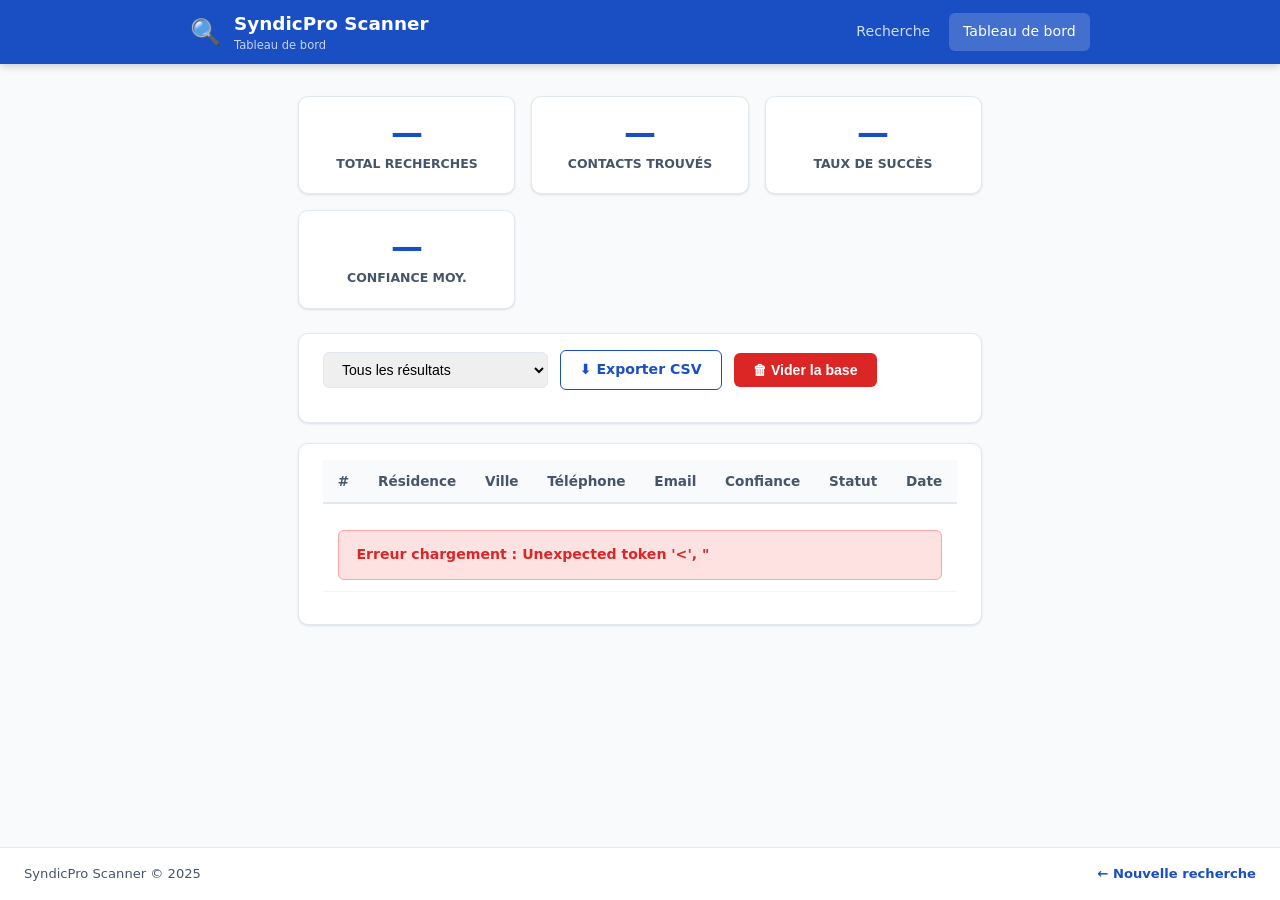
==== frontend/dashboard.html @ 1edaba59 "Scraper ultime : 17 sources en parallèle + scoring amélioré Sources : DDG (général/tél/arabe), Faceb" ====
<!DOCTYPE html>
<html lang="fr">
<head>
  <meta charset="UTF-8">
  <meta name="viewport" content="width=device-width, initial-scale=1.0">
  <title>SyndicPro Scanner — Tableau de bord</title>
  <link rel="stylesheet" href="style.css?v=3">
  <link rel="icon" type="image/svg+xml" href="data:image/svg+xml,<svg xmlns='http://www.w3.org/2000/svg' viewBox='0 0 100 100'><text y='.9em' font-size='90'>📊</text></svg>">
</head>
<body>

<!-- ── HEADER ── -->
<header class="header">
  <div class="header-inner">
    <div class="brand">
      <span class="brand-icon">🔍</span>
      <div>
        <span class="brand-name">SyndicPro Scanner</span>
        <span class="brand-sub">Tableau de bord</span>
      </div>
    </div>
    <nav class="nav-links">
      <a href="/" class="nav-link">Recherche</a>
      <a href="/dashboard" class="nav-link active">Tableau de bord</a>
    </nav>
  </div>
</header>

<!-- ── MAIN ── -->
<main class="container">

  <!-- Stats cards -->
  <div class="stats-grid" id="statsGrid">
    <div class="stat-card"><div class="stat-number" id="statTotal">—</div><div class="stat-label">Total recherches</div></div>
    <div class="stat-card"><div class="stat-number" id="statFound">—</div><div class="stat-label">Contacts trouvés</div></div>
    <div class="stat-card"><div class="stat-number" id="statRate">—</div><div class="stat-label">Taux de succès</div></div>
    <div class="stat-card"><div class="stat-number" id="statConf">—</div><div class="stat-label">Confiance moy.</div></div>
  </div>

  <!-- Toolbar -->
  <div class="card" style="padding:1rem 1.5rem">
    <div class="results-toolbar">
      <select class="filter-select" id="filterSelect">
        <option value="all">Tous les résultats</option>
        <option value="found">Contacts trouvés seulement</option>
      </select>
      <a href="/export/csv" class="btn-secondary" id="exportCsvBtn">⬇ Exporter CSV</a>
      <button class="btn-danger" id="clearBtn">🗑 Vider la base</button>
      <span style="margin-left:auto;font-size:.8rem;color:#94a3b8" id="countLabel"></span>
    </div>
  </div>

  <!-- Résultats table -->
  <div class="card" style="padding:1rem 1.5rem">
    <div class="results-table-wrap">
      <table class="results-table">
        <thead>
          <tr>
            <th>#</th>
            <th>Résidence</th>
            <th>Ville</th>
            <th>Téléphone</th>
            <th>Email</th>
            <th>Confiance</th>
            <th>Statut</th>
            <th>Date</th>
          </tr>
        </thead>
        <tbody id="resultsBody">
          <tr>
            <td colspan="8">
              <div class="empty-state">
                <div class="spinner-large"></div>
                <p>Chargement…</p>
              </div>
            </td>
          </tr>
        </tbody>
      </table>
    </div>

    <!-- Pagination -->
    <div style="display:flex;gap:.5rem;justify-content:center;margin-top:1rem" id="pagination"></div>
  </div>

</main>

<!-- ── FOOTER ── -->
<footer class="footer">
  <span>SyndicPro Scanner &copy; 2025</span>
  <a href="/" class="footer-link">← Nouvelle recherche</a>
</footer>

<script src="dashboard.js?v=3"></script>
</body>
</html>
---- frontend/style.css ----
/* ── Reset & Variables ── */
*, *::before, *::after { box-sizing: border-box; margin: 0; padding: 0; }

:root {
  --primary:     #1a4fc4;
  --primary-dk:  #1239a0;
  --primary-lt:  #e8effe;
  --success:     #16a34a;
  --success-lt:  #dcfce7;
  --danger:      #dc2626;
  --danger-lt:   #fee2e2;
  --warning:     #d97706;
  --warning-lt:  #fef3c7;
  --gray-50:     #f8fafc;
  --gray-100:    #f1f5f9;
  --gray-200:    #e2e8f0;
  --gray-400:    #94a3b8;
  --gray-600:    #475569;
  --gray-800:    #1e293b;
  --white:       #ffffff;
  --shadow-sm:   0 1px 3px rgba(0,0,0,.08), 0 1px 2px rgba(0,0,0,.04);
  --shadow-md:   0 4px 12px rgba(0,0,0,.1);
  --radius:      10px;
  --radius-sm:   6px;
}

body {
  font-family: 'Segoe UI', system-ui, -apple-system, sans-serif;
  background: var(--gray-50);
  color: var(--gray-800);
  line-height: 1.5;
  min-height: 100vh;
  display: flex;
  flex-direction: column;
}

/* ── Header ── */
.header {
  background: var(--primary);
  color: var(--white);
  padding: 0 1.5rem;
  box-shadow: 0 2px 8px rgba(0,0,0,.2);
  position: sticky;
  top: 0;
  z-index: 100;
}

.header-inner {
  max-width: 900px;
  margin: 0 auto;
  display: flex;
  align-items: center;
  justify-content: space-between;
  height: 64px;
  gap: 1rem;
}

.brand { display: flex; align-items: center; gap: .75rem; }
.brand-icon { font-size: 1.6rem; }
.brand-name { font-size: 1.15rem; font-weight: 700; display: block; }
.brand-sub { font-size: .72rem; opacity: .75; display: block; }

.nav-links { display: flex; gap: .25rem; }
.nav-link {
  padding: .5rem .9rem;
  border-radius: var(--radius-sm);
  color: rgba(255,255,255,.8);
  text-decoration: none;
  font-size: .88rem;
  transition: background .15s, color .15s;
}
.nav-link:hover, .nav-link.active {
  background: rgba(255,255,255,.18);
  color: var(--white);
}

/* ── Container ── */
.container {
  max-width: 900px;
  margin: 2rem auto;
  padding: 0 1.25rem;
  flex: 1;
}

/* ── Tabs ── */
.tabs {
  display: flex;
  gap: .5rem;
  margin-bottom: 1.25rem;
  border-bottom: 2px solid var(--gray-200);
  padding-bottom: .5rem;
}

.tab-btn {
  background: none;
  border: 2px solid transparent;
  padding: .55rem 1.2rem;
  border-radius: var(--radius-sm) var(--radius-sm) 0 0;
  font-size: .9rem;
  font-weight: 600;
  color: var(--gray-600);
  cursor: pointer;
  transition: all .15s;
}
.tab-btn:hover { color: var(--primary); }
.tab-btn.active {
  color: var(--primary);
  border-bottom: 2px solid var(--primary);
  background: var(--primary-lt);
}

.tab-content { display: none; }
.tab-content.active { display: block; }

/* ── Cards ── */
.card {
  background: var(--white);
  border-radius: var(--radius);
  box-shadow: var(--shadow-sm);
  padding: 1.75rem;
  margin-bottom: 1.25rem;
  border: 1px solid var(--gray-200);
}

.card-title { font-size: 1.05rem; font-weight: 700; margin-bottom: .4rem; color: var(--gray-800); }
.card-desc { font-size: .88rem; color: var(--gray-600); margin-bottom: 1.25rem; }

/* ── Search form ── */
.search-form { display: flex; flex-direction: column; gap: 1rem; }
.form-row { display: flex; gap: 1rem; flex-wrap: wrap; }
.form-group { flex: 1; min-width: 180px; display: flex; flex-direction: column; gap: .3rem; }
.form-group label { font-size: .82rem; font-weight: 600; color: var(--gray-600); }
.form-group input {
  padding: .65rem .9rem;
  border: 1.5px solid var(--gray-200);
  border-radius: var(--radius-sm);
  font-size: .95rem;
  transition: border-color .15s;
  outline: none;
}
.form-group input:focus { border-color: var(--primary); box-shadow: 0 0 0 3px rgba(26,79,196,.12); }

/* ── Buttons ── */
.btn-primary {
  display: inline-flex;
  align-items: center;
  justify-content: center;
  gap: .5rem;
  background: var(--primary);
  color: var(--white);
  border: none;
  border-radius: var(--radius-sm);
  padding: .75rem 2rem;
  font-size: .95rem;
  font-weight: 600;
  cursor: pointer;
  transition: background .15s, transform .1s;
  align-self: flex-start;
}
.btn-primary:hover { background: var(--primary-dk); }
.btn-primary:active { transform: scale(.98); }
.btn-primary:disabled { background: var(--gray-400); cursor: not-allowed; }

.btn-secondary {
  display: inline-flex;
  align-items: center;
  gap: .4rem;
  background: var(--white);
  color: var(--primary);
  border: 1.5px solid var(--primary);
  border-radius: var(--radius-sm);
  padding: .55rem 1.2rem;
  font-size: .88rem;
  font-weight: 600;
  cursor: pointer;
  transition: background .15s;
  text-decoration: none;
}
.btn-secondary:hover { background: var(--primary-lt); }

.btn-danger {
  background: var(--danger);
  color: var(--white);
  border: none;
  border-radius: var(--radius-sm);
  padding: .55rem 1.2rem;
  font-size: .88rem;
  font-weight: 600;
  cursor: pointer;
}
.btn-danger:hover { background: #b91c1c; }

/* ── Result card ── */
.result-header {
  display: flex;
  justify-content: space-between;
  align-items: flex-start;
  margin-bottom: 1.25rem;
  flex-wrap: wrap;
  gap: .5rem;
}
.result-name { font-size: 1.2rem; font-weight: 700; }
.result-city { font-size: .85rem; color: var(--gray-600); }

.found-badge {
  padding: .3rem .8rem;
  border-radius: 20px;
  font-size: .78rem;
  font-weight: 700;
  white-space: nowrap;
}
.found-badge.found { background: var(--success-lt); color: var(--success); }
.found-badge.not-found { background: var(--danger-lt); color: var(--danger); }

.contacts-grid {
  display: grid;
  grid-template-columns: repeat(auto-fit, minmax(200px, 1fr));
  gap: .75rem;
  margin-bottom: 1.25rem;
}

.contact-item {
  background: var(--gray-50);
  border: 1px solid var(--gray-200);
  border-radius: var(--radius-sm);
  padding: .75rem 1rem;
}
.contact-label {
  font-size: .72rem;
  font-weight: 700;
  color: var(--gray-400);
  text-transform: uppercase;
  letter-spacing: .05em;
  margin-bottom: .25rem;
}
.contact-value {
  font-size: .98rem;
  font-weight: 600;
  color: var(--gray-800);
  word-break: break-all;
}
.contact-value a { color: var(--primary); text-decoration: none; }
.contact-value a:hover { text-decoration: underline; }
.contact-empty { color: var(--gray-400); font-weight: 400; font-style: italic; }

/* ── Confidence bar ── */
.confidence-bar-wrap { margin-bottom: 1rem; }
.conf-label { font-size: .83rem; color: var(--gray-600); margin-bottom: .35rem; }
.conf-bar-bg {
  background: var(--gray-200);
  border-radius: 99px;
  height: 10px;
  overflow: hidden;
}
.conf-bar-fill {
  height: 100%;
  border-radius: 99px;
  transition: width .6s ease;
}

.sources-row { font-size: .8rem; color: var(--gray-600); }
.source-chip {
  display: inline-block;
  background: var(--primary-lt);
  color: var(--primary);
  border-radius: 99px;
  padding: .2rem .65rem;
  margin: .15rem;
  font-weight: 600;
  font-size: .75rem;
}
.all-contacts-row {
  margin-top: .75rem;
  font-size: .82rem;
  color: var(--gray-600);
  border-top: 1px solid var(--gray-100);
  padding-top: .75rem;
}
.toggle-link { color: var(--primary); cursor: pointer; font-size: .8rem; text-decoration: underline; }

/* ── Upload zone ── */
.upload-zone {
  border: 2px dashed var(--gray-200);
  border-radius: var(--radius);
  padding: 2.5rem 1rem;
  text-align: center;
  cursor: pointer;
  transition: border-color .15s, background .15s;
  margin-bottom: 1.25rem;
}
.upload-zone:hover, .upload-zone.drag-over {
  border-color: var(--primary);
  background: var(--primary-lt);
}
.upload-icon { font-size: 2.5rem; margin-bottom: .5rem; }
.upload-zone p { font-size: .9rem; color: var(--gray-600); line-height: 1.8; }
.file-link { color: var(--primary); cursor: pointer; font-weight: 600; }
.file-name { font-weight: 600; color: var(--success); margin-top: .5rem; }

/* ── Tips table ── */
.tips-table { width: 100%; border-collapse: collapse; font-size: .85rem; }
.tips-table th, .tips-table td {
  padding: .6rem .9rem;
  text-align: left;
  border-bottom: 1px solid var(--gray-100);
}
.tips-table th { font-weight: 700; color: var(--gray-600); background: var(--gray-50); }

/* ── Dashboard stats ── */
.stats-grid {
  display: grid;
  grid-template-columns: repeat(auto-fit, minmax(160px, 1fr));
  gap: 1rem;
  margin-bottom: 1.5rem;
}
.stat-card {
  background: var(--white);
  border-radius: var(--radius);
  box-shadow: var(--shadow-sm);
  border: 1px solid var(--gray-200);
  padding: 1.25rem;
  text-align: center;
}
.stat-number { font-size: 2rem; font-weight: 800; color: var(--primary); line-height: 1; }
.stat-label { font-size: .78rem; color: var(--gray-600); margin-top: .35rem; font-weight: 600; text-transform: uppercase; }

/* ── Results table ── */
.results-toolbar {
  display: flex;
  align-items: center;
  gap: .75rem;
  flex-wrap: wrap;
  margin-bottom: 1rem;
}
.filter-select {
  padding: .5rem .85rem;
  border: 1.5px solid var(--gray-200);
  border-radius: var(--radius-sm);
  font-size: .88rem;
  outline: none;
  cursor: pointer;
}
.filter-select:focus { border-color: var(--primary); }

.results-table-wrap { overflow-x: auto; }
.results-table { width: 100%; border-collapse: collapse; font-size: .85rem; }
.results-table th {
  padding: .65rem .9rem;
  text-align: left;
  font-weight: 700;
  color: var(--gray-600);
  background: var(--gray-50);
  border-bottom: 2px solid var(--gray-200);
  white-space: nowrap;
}
.results-table td {
  padding: .65rem .9rem;
  border-bottom: 1px solid var(--gray-100);
  vertical-align: top;
}
.results-table tr:hover td { background: var(--gray-50); }

.badge-found { background: var(--success-lt); color: var(--success); padding: .15rem .55rem; border-radius: 99px; font-size: .72rem; font-weight: 700; white-space: nowrap; }
.badge-not-found { background: var(--danger-lt); color: var(--danger); padding: .15rem .55rem; border-radius: 99px; font-size: .72rem; font-weight: 700; white-space: nowrap; }

.conf-pill {
  display: inline-block;
  padding: .15rem .55rem;
  border-radius: 99px;
  font-size: .75rem;
  font-weight: 700;
  white-space: nowrap;
}

.empty-state {
  text-align: center;
  padding: 3rem 1rem;
  color: var(--gray-400);
}
.empty-state .empty-icon { font-size: 3rem; margin-bottom: .75rem; }
.empty-state p { font-size: .95rem; }

/* ── Alerts ── */
.alert-error {
  background: var(--danger-lt);
  color: var(--danger);
  border: 1px solid #fca5a5;
  border-radius: var(--radius-sm);
  padding: .85rem 1.1rem;
  font-size: .88rem;
  font-weight: 600;
  margin-top: 1rem;
}

/* ── Spinner ── */
.spinner {
  width: 16px; height: 16px;
  border: 2px solid rgba(255,255,255,.4);
  border-top-color: white;
  border-radius: 50%;
  animation: spin .65s linear infinite;
  display: inline-block;
}
.spinner-large {
  width: 36px; height: 36px;
  border: 3px solid var(--gray-200);
  border-top-color: var(--primary);
  border-radius: 50%;
  animation: spin .65s linear infinite;
  margin: 0 auto 1rem;
}
@keyframes spin { to { transform: rotate(360deg); } }

.enrich-info { text-align: center; padding: 1.5rem; color: var(--gray-600); font-size: .9rem; }

/* ── Misc ── */
.hidden { display: none !important; }
code { background: var(--gray-100); padding: .1em .35em; border-radius: 4px; font-size: .85em; }

/* ── Footer ── */
.footer {
  background: var(--white);
  border-top: 1px solid var(--gray-200);
  padding: 1rem 1.5rem;
  display: flex;
  justify-content: space-between;
  align-items: center;
  font-size: .82rem;
  color: var(--gray-600);
  flex-wrap: wrap;
  gap: .5rem;
}
.footer-link { color: var(--primary); text-decoration: none; font-weight: 600; }

/* ── Responsive ── */
@media (max-width: 600px) {
  .header-inner { height: auto; padding: .75rem 0; flex-direction: column; align-items: flex-start; gap: .5rem; }
  .brand-sub { display: none; }
  .stats-grid { grid-template-columns: 1fr 1fr; }
  .btn-primary { width: 100%; }
}
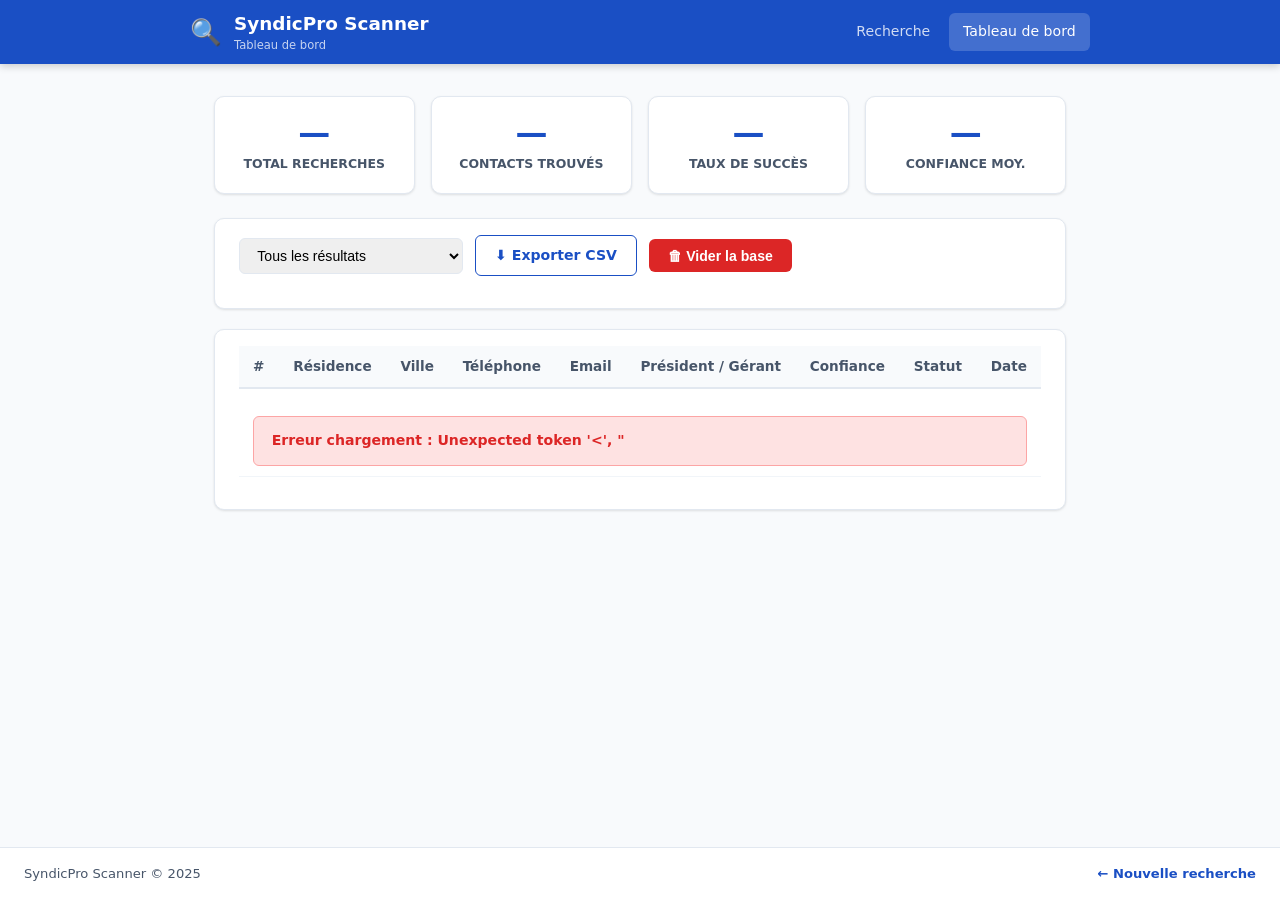
==== commit cdf1fc8b: "Intégration RNE Borne API — président, adresse depuis registre-entreprises.tn - Nouvelle source src_" ====
--- a/frontend/dashboard.html
+++ b/frontend/dashboard.html
@@ -4,7 +4,7 @@
   <meta charset="UTF-8">
   <meta name="viewport" content="width=device-width, initial-scale=1.0">
   <title>SyndicPro Scanner — Tableau de bord</title>
-  <link rel="stylesheet" href="style.css?v=3">
+  <link rel="stylesheet" href="style.css?v=4">
   <link rel="icon" type="image/svg+xml" href="data:image/svg+xml,<svg xmlns='http://www.w3.org/2000/svg' viewBox='0 0 100 100'><text y='.9em' font-size='90'>📊</text></svg>">
 </head>
 <body>
@@ -61,6 +61,7 @@
             <th>Ville</th>
             <th>Téléphone</th>
             <th>Email</th>
+            <th>Président / Gérant</th>
             <th>Confiance</th>
             <th>Statut</th>
             <th>Date</th>
@@ -91,6 +92,6 @@
   <a href="/" class="footer-link">← Nouvelle recherche</a>
 </footer>
 
-<script src="dashboard.js?v=3"></script>
+<script src="dashboard.js?v=4"></script>
 </body>
 </html>
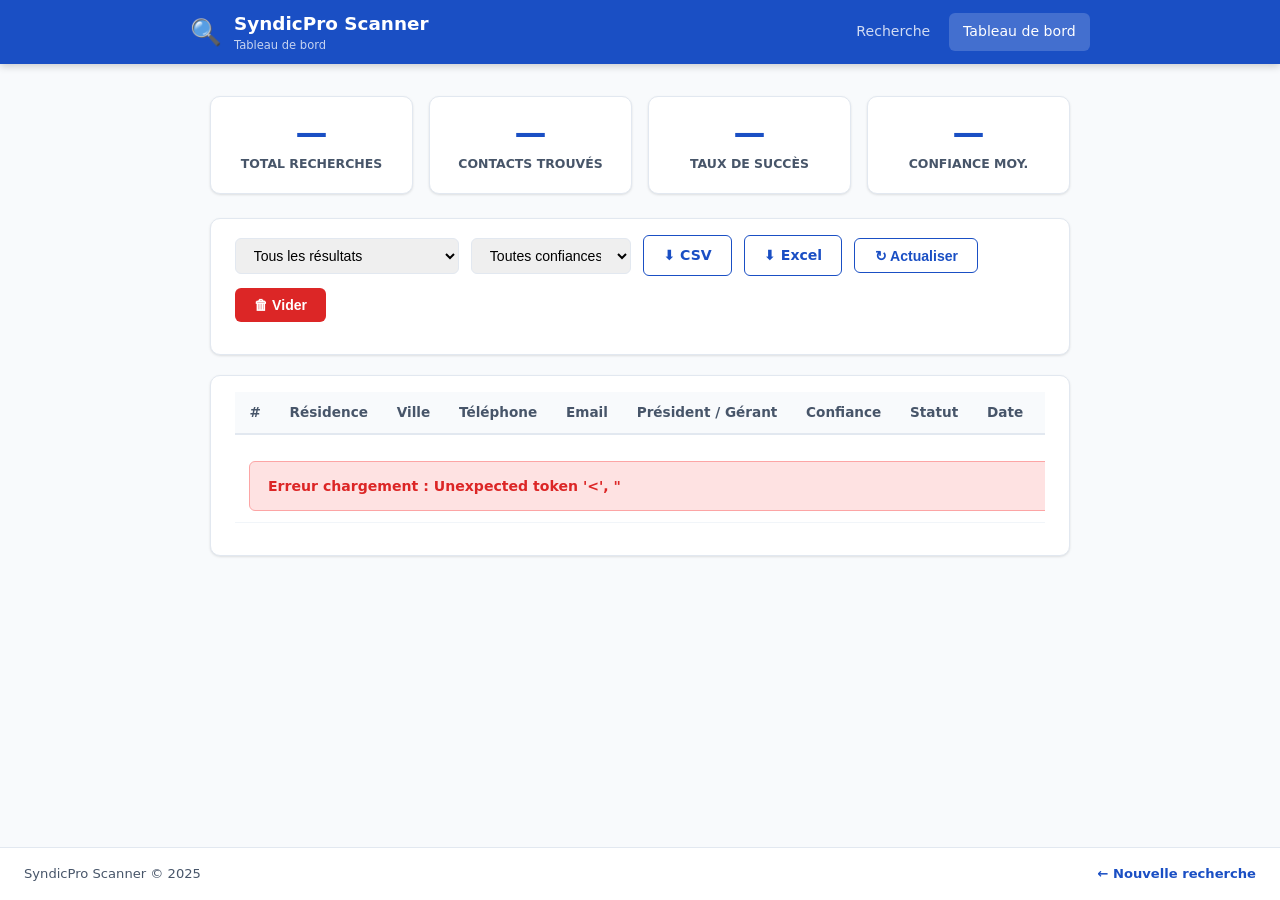
==== commit 07ade0f1: "feat: dashboard edit modal, Excel export, rescrape, confidence filter + backend endpoints Backend: -" ====
--- a/frontend/dashboard.html
+++ b/frontend/dashboard.html
@@ -4,7 +4,7 @@
   <meta charset="UTF-8">
   <meta name="viewport" content="width=device-width, initial-scale=1.0">
   <title>SyndicPro Scanner — Tableau de bord</title>
-  <link rel="stylesheet" href="style.css?v=4">
+  <link rel="stylesheet" href="style.css?v=8">
   <link rel="icon" type="image/svg+xml" href="data:image/svg+xml,<svg xmlns='http://www.w3.org/2000/svg' viewBox='0 0 100 100'><text y='.9em' font-size='90'>📊</text></svg>">
 </head>
 <body>
@@ -44,8 +44,16 @@
         <option value="all">Tous les résultats</option>
         <option value="found">Contacts trouvés seulement</option>
       </select>
-      <a href="/export/csv" class="btn-secondary" id="exportCsvBtn">⬇ Exporter CSV</a>
-      <button class="btn-danger" id="clearBtn">🗑 Vider la base</button>
+      <select class="filter-select" id="confFilter" style="width:160px">
+        <option value="0">Toutes confiances</option>
+        <option value="30">Confiance ≥ 30%</option>
+        <option value="50">Confiance ≥ 50%</option>
+        <option value="70">Confiance ≥ 70%</option>
+      </select>
+      <a href="/export/csv" class="btn-secondary">⬇ CSV</a>
+      <a href="/export/excel" class="btn-secondary" id="exportExcelBtn">⬇ Excel</a>
+      <button class="btn-secondary" id="refreshBtn" title="Actualiser">↻ Actualiser</button>
+      <button class="btn-danger" id="clearBtn">🗑 Vider</button>
       <span style="margin-left:auto;font-size:.8rem;color:#94a3b8" id="countLabel"></span>
     </div>
   </div>
@@ -65,11 +73,12 @@
             <th>Confiance</th>
             <th>Statut</th>
             <th>Date</th>
+            <th>Actions</th>
           </tr>
         </thead>
         <tbody id="resultsBody">
           <tr>
-            <td colspan="8">
+            <td colspan="10">
               <div class="empty-state">
                 <div class="spinner-large"></div>
                 <p>Chargement…</p>
@@ -86,12 +95,62 @@
 
 </main>
 
+<!-- ── MODAL ÉDITION ── -->
+<div id="editModal" class="modal-overlay hidden">
+  <div class="modal-box">
+    <div class="modal-header">
+      <h3 id="modalTitle">Modifier le contact</h3>
+      <button class="modal-close" onclick="closeModal()">✕</button>
+    </div>
+
+    <input type="hidden" id="modalRowId">
+
+    <div class="modal-body">
+      <div class="form-row">
+        <div class="form-group">
+          <label>Téléphone</label>
+          <input type="text" id="modalPhone" placeholder="+216XXXXXXXX">
+        </div>
+        <div class="form-group">
+          <label>Email</label>
+          <input type="text" id="modalEmail" placeholder="contact@exemple.tn">
+        </div>
+      </div>
+      <div class="form-group">
+        <label>Site web</label>
+        <input type="text" id="modalWebsite" placeholder="https://…">
+      </div>
+      <div class="form-group">
+        <label>Président / Gérant</label>
+        <input type="text" id="modalPresident" placeholder="Nom Prénom">
+      </div>
+      <div class="form-group">
+        <label>Adresse</label>
+        <input type="text" id="modalAddress" placeholder="Rue, Ville, Code postal">
+      </div>
+      <div class="form-group">
+        <label>Notes</label>
+        <textarea id="modalNotes" rows="3" placeholder="Remarques, corrections…" style="width:100%;padding:.6rem .8rem;border:1px solid #e2e8f0;border-radius:8px;font-size:.9rem;resize:vertical"></textarea>
+      </div>
+      <div class="form-group" style="display:flex;align-items:center;gap:.5rem">
+        <input type="checkbox" id="modalVerified" style="width:1rem;height:1rem">
+        <label for="modalVerified" style="margin:0;cursor:pointer">Marquer comme vérifié manuellement</label>
+      </div>
+    </div>
+
+    <div class="modal-footer">
+      <button class="btn-secondary" onclick="closeModal()">Annuler</button>
+      <button class="btn-primary" id="modalSaveBtn" onclick="saveModal()">Enregistrer</button>
+    </div>
+  </div>
+</div>
+
 <!-- ── FOOTER ── -->
 <footer class="footer">
   <span>SyndicPro Scanner &copy; 2025</span>
   <a href="/" class="footer-link">← Nouvelle recherche</a>
 </footer>
 
-<script src="dashboard.js?v=4"></script>
+<script src="dashboard.js?v=8"></script>
 </body>
 </html>
--- a/frontend/style.css
+++ b/frontend/style.css
@@ -439,3 +439,105 @@
   .stats-grid { grid-template-columns: 1fr 1fr; }
   .btn-primary { width: 100%; }
 }
+
+/* ── Candidats RNE ── */
+.candidates-card { border: 2px solid var(--warning); }
+.candidates-card .card-title { color: var(--warning); }
+.candidates-list { display: flex; flex-direction: column; gap: .5rem; }
+.candidate-item {
+  padding: .75rem 1rem;
+  border: 1px solid var(--gray-200);
+  border-radius: 8px;
+  cursor: pointer;
+  transition: background .15s, border-color .15s;
+  background: var(--gray-50);
+}
+.candidate-item:hover {
+  background: var(--primary-lt);
+  border-color: var(--primary);
+}
+.candidate-name { font-weight: 600; font-size: .95rem; color: var(--gray-800); }
+.candidate-name-ar { font-size: .85rem; color: var(--gray-600); direction: rtl; margin-top: .15rem; }
+.candidate-id { font-size: .75rem; color: var(--gray-400); margin-top: .25rem; font-family: monospace; }
+
+/* ── Actions column ── */
+.actions-cell { white-space: nowrap; }
+.btn-icon {
+  background: none;
+  border: 1px solid var(--gray-200);
+  border-radius: 6px;
+  padding: .25rem .45rem;
+  cursor: pointer;
+  font-size: .85rem;
+  transition: background .15s;
+  margin: 0 .1rem;
+}
+.btn-icon:hover { background: var(--primary-lt); border-color: var(--primary); }
+.btn-icon:disabled { opacity: .5; cursor: not-allowed; }
+
+/* ── Badge vérifié ── */
+.badge-verified {
+  display: inline-block;
+  background: #eff6ff;
+  color: #1d4ed8;
+  border: 1px solid #bfdbfe;
+  padding: .1rem .4rem;
+  border-radius: 999px;
+  font-size: .7rem;
+  font-weight: 700;
+  margin-left: .25rem;
+}
+
+/* ── Modal ── */
+.modal-overlay {
+  position: fixed;
+  inset: 0;
+  background: rgba(0,0,0,.45);
+  z-index: 500;
+  display: flex;
+  align-items: center;
+  justify-content: center;
+  padding: 1rem;
+}
+.modal-box {
+  background: var(--white);
+  border-radius: var(--radius);
+  box-shadow: var(--shadow-md);
+  width: 100%;
+  max-width: 580px;
+  max-height: 90vh;
+  overflow-y: auto;
+  display: flex;
+  flex-direction: column;
+}
+.modal-header {
+  display: flex;
+  justify-content: space-between;
+  align-items: center;
+  padding: 1.25rem 1.5rem 1rem;
+  border-bottom: 1px solid var(--gray-200);
+}
+.modal-header h3 { font-size: 1rem; font-weight: 700; color: var(--gray-800); }
+.modal-close {
+  background: none;
+  border: none;
+  font-size: 1.1rem;
+  cursor: pointer;
+  color: var(--gray-600);
+  padding: .2rem .5rem;
+  border-radius: 4px;
+}
+.modal-close:hover { background: var(--gray-100); }
+.modal-body {
+  padding: 1.25rem 1.5rem;
+  display: flex;
+  flex-direction: column;
+  gap: .75rem;
+}
+.modal-footer {
+  display: flex;
+  justify-content: flex-end;
+  gap: .75rem;
+  padding: 1rem 1.5rem;
+  border-top: 1px solid var(--gray-200);
+}
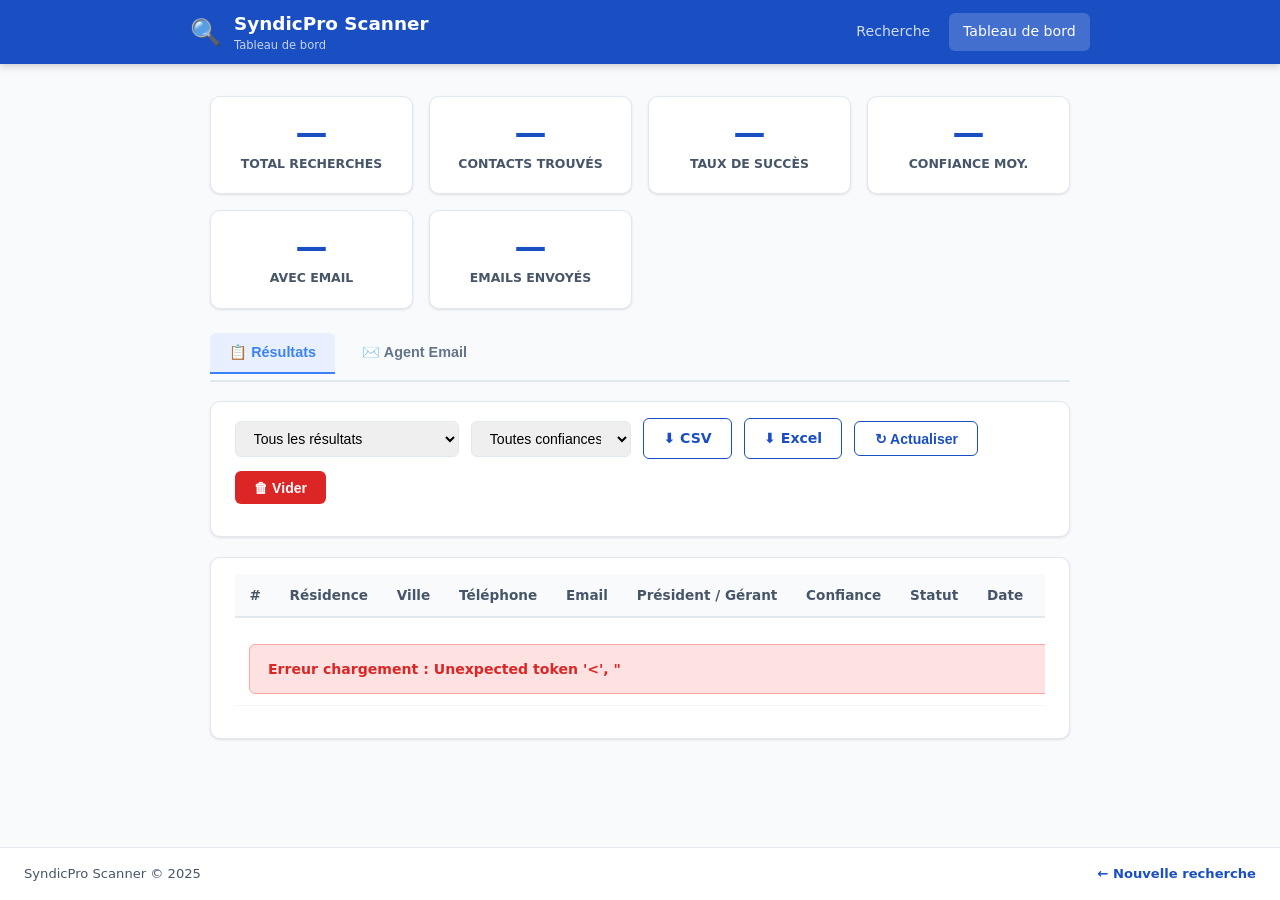
==== commit 07e6724d: "feat: agent email + amélioration scraper et excel - Agent email : 2 templates prospection/relance, c" ====
--- a/frontend/dashboard.html
+++ b/frontend/dashboard.html
@@ -4,8 +4,41 @@
   <meta charset="UTF-8">
   <meta name="viewport" content="width=device-width, initial-scale=1.0">
   <title>SyndicPro Scanner — Tableau de bord</title>
-  <link rel="stylesheet" href="style.css?v=8">
+  <link rel="stylesheet" href="style.css?v=9">
   <link rel="icon" type="image/svg+xml" href="data:image/svg+xml,<svg xmlns='http://www.w3.org/2000/svg' viewBox='0 0 100 100'><text y='.9em' font-size='90'>📊</text></svg>">
+  <style>
+    /* ── Tabs ── */
+    .tabs { display:flex; gap:.5rem; margin-bottom:1.2rem; border-bottom:2px solid #e2e8f0; }
+    .tab-btn { background:none; border:none; padding:.7rem 1.2rem; font-size:.9rem; font-weight:600;
+               color:#64748b; cursor:pointer; border-bottom:2px solid transparent; margin-bottom:-2px;
+               transition:.15s; }
+    .tab-btn.active { color:#3B82F6; border-bottom-color:#3B82F6; }
+    .tab-pane { display:none; }
+    .tab-pane.active { display:block; }
+
+    /* ── Email section ── */
+    .email-config { background:#f8fafc; border:1px solid #e2e8f0; border-radius:10px;
+                    padding:1.2rem 1.5rem; margin-bottom:1rem; }
+    .email-config h4 { margin:0 0 .8rem; font-size:.95rem; color:#1e293b; }
+    .email-row { display:flex; gap:1rem; align-items:center; flex-wrap:wrap; }
+    .email-row label { font-size:.85rem; color:#475569; white-space:nowrap; }
+    .email-row select, .email-row input[type=number] {
+      padding:.45rem .8rem; border:1px solid #cbd5e1; border-radius:8px;
+      font-size:.85rem; background:#fff; }
+    .campaign-status { background:#f0fdf4; border:1px solid #bbf7d0; border-radius:10px;
+                       padding:1rem 1.4rem; margin-top:1rem; display:none; }
+    .campaign-status.error { background:#fff1f2; border-color:#fecdd3; }
+    .progress-bar-wrap { background:#e2e8f0; border-radius:99px; height:8px; margin:.6rem 0; }
+    .progress-bar { background:#3B82F6; height:8px; border-radius:99px; transition:width .4s; }
+    .email-table-wrap { overflow-x:auto; }
+    .email-table { width:100%; border-collapse:collapse; font-size:.82rem; }
+    .email-table th { background:#f8fafc; padding:.6rem .8rem; text-align:left;
+                      border-bottom:2px solid #e2e8f0; color:#475569; font-weight:600; }
+    .email-table td { padding:.55rem .8rem; border-bottom:1px solid #f1f5f9; vertical-align:middle; }
+    .badge-sent { background:#d1fae5; color:#065f46; padding:.15rem .55rem; border-radius:99px; font-size:.75rem; font-weight:600; }
+    .badge-pending { background:#fef9c3; color:#92400e; padding:.15rem .55rem; border-radius:99px; font-size:.75rem; }
+    .preview-iframe { width:100%; height:500px; border:1px solid #e2e8f0; border-radius:10px; }
+  </style>
 </head>
 <body>
 
@@ -35,63 +68,162 @@
     <div class="stat-card"><div class="stat-number" id="statFound">—</div><div class="stat-label">Contacts trouvés</div></div>
     <div class="stat-card"><div class="stat-number" id="statRate">—</div><div class="stat-label">Taux de succès</div></div>
     <div class="stat-card"><div class="stat-number" id="statConf">—</div><div class="stat-label">Confiance moy.</div></div>
+    <div class="stat-card"><div class="stat-number" id="statWithEmail">—</div><div class="stat-label">Avec email</div></div>
+    <div class="stat-card"><div class="stat-number" id="statEmailed">—</div><div class="stat-label">Emails envoyés</div></div>
   </div>
 
-  <!-- Toolbar -->
-  <div class="card" style="padding:1rem 1.5rem">
-    <div class="results-toolbar">
-      <select class="filter-select" id="filterSelect">
-        <option value="all">Tous les résultats</option>
-        <option value="found">Contacts trouvés seulement</option>
-      </select>
-      <select class="filter-select" id="confFilter" style="width:160px">
-        <option value="0">Toutes confiances</option>
-        <option value="30">Confiance ≥ 30%</option>
-        <option value="50">Confiance ≥ 50%</option>
-        <option value="70">Confiance ≥ 70%</option>
-      </select>
-      <a href="/export/csv" class="btn-secondary">⬇ CSV</a>
-      <a href="/export/excel" class="btn-secondary" id="exportExcelBtn">⬇ Excel</a>
-      <button class="btn-secondary" id="refreshBtn" title="Actualiser">↻ Actualiser</button>
-      <button class="btn-danger" id="clearBtn">🗑 Vider</button>
-      <span style="margin-left:auto;font-size:.8rem;color:#94a3b8" id="countLabel"></span>
-    </div>
+  <!-- Tabs -->
+  <div class="tabs">
+    <button class="tab-btn active" onclick="showTab('tab-results')">📋 Résultats</button>
+    <button class="tab-btn" onclick="showTab('tab-email')">✉️ Agent Email</button>
   </div>
 
-  <!-- Résultats table -->
-  <div class="card" style="padding:1rem 1.5rem">
-    <div class="results-table-wrap">
-      <table class="results-table">
-        <thead>
-          <tr>
-            <th>#</th>
-            <th>Résidence</th>
-            <th>Ville</th>
-            <th>Téléphone</th>
-            <th>Email</th>
-            <th>Président / Gérant</th>
-            <th>Confiance</th>
-            <th>Statut</th>
-            <th>Date</th>
-            <th>Actions</th>
-          </tr>
-        </thead>
-        <tbody id="resultsBody">
-          <tr>
-            <td colspan="10">
-              <div class="empty-state">
-                <div class="spinner-large"></div>
-                <p>Chargement…</p>
-              </div>
-            </td>
-          </tr>
-        </tbody>
-      </table>
-    </div>
-
-    <!-- Pagination -->
-    <div style="display:flex;gap:.5rem;justify-content:center;margin-top:1rem" id="pagination"></div>
-  </div>
+  <!-- TAB: Résultats -->
+  <div id="tab-results" class="tab-pane active">
+
+    <!-- Toolbar -->
+    <div class="card" style="padding:1rem 1.5rem">
+      <div class="results-toolbar">
+        <select class="filter-select" id="filterSelect">
+          <option value="all">Tous les résultats</option>
+          <option value="found">Contacts trouvés seulement</option>
+        </select>
+        <select class="filter-select" id="confFilter" style="width:160px">
+          <option value="0">Toutes confiances</option>
+          <option value="30">Confiance ≥ 30%</option>
+          <option value="50">Confiance ≥ 50%</option>
+          <option value="70">Confiance ≥ 70%</option>
+        </select>
+        <a href="/export/csv" class="btn-secondary">⬇ CSV</a>
+        <a href="/export/excel" class="btn-secondary" id="exportExcelBtn">⬇ Excel</a>
+        <button class="btn-secondary" id="refreshBtn" title="Actualiser">↻ Actualiser</button>
+        <button class="btn-danger" id="clearBtn">🗑 Vider</button>
+        <span style="margin-left:auto;font-size:.8rem;color:#94a3b8" id="countLabel"></span>
+      </div>
+    </div>
+
+    <!-- Résultats table -->
+    <div class="card" style="padding:1rem 1.5rem">
+      <div class="results-table-wrap">
+        <table class="results-table">
+          <thead>
+            <tr>
+              <th>#</th>
+              <th>Résidence</th>
+              <th>Ville</th>
+              <th>Téléphone</th>
+              <th>Email</th>
+              <th>Président / Gérant</th>
+              <th>Confiance</th>
+              <th>Statut</th>
+              <th>Date</th>
+              <th>Actions</th>
+            </tr>
+          </thead>
+          <tbody id="resultsBody">
+            <tr>
+              <td colspan="10">
+                <div class="empty-state">
+                  <div class="spinner-large"></div>
+                  <p>Chargement…</p>
+                </div>
+              </td>
+            </tr>
+          </tbody>
+        </table>
+      </div>
+      <!-- Pagination -->
+      <div style="display:flex;gap:.5rem;justify-content:center;margin-top:1rem" id="pagination"></div>
+    </div>
+
+  </div><!-- /tab-results -->
+
+
+  <!-- TAB: Email Agent -->
+  <div id="tab-email" class="tab-pane">
+
+    <!-- Config campagne -->
+    <div class="card" style="padding:1.5rem">
+      <h3 style="margin:0 0 1rem;font-size:1.05rem">✉️ Agent Email — Prospection SyndicPro</h3>
+
+      <div class="email-config">
+        <h4>Configuration de la campagne</h4>
+        <div class="email-row">
+          <label>Template</label>
+          <select id="emailTemplate">
+            <option value="prospection">Prospection standard</option>
+            <option value="relance">Relance J+7</option>
+          </select>
+
+          <label>Confiance min.</label>
+          <input type="number" id="emailMinConf" value="0" min="0" max="100" style="width:70px"> %
+
+          <label style="display:flex;align-items:center;gap:.4rem;cursor:pointer">
+            <input type="checkbox" id="emailOnlyUnsent" checked>
+            Ne pas rrenvoyer aux déjà contactés
+          </label>
+
+          <button class="btn-secondary" onclick="previewTemplate()">👁 Aperçu email</button>
+          <button class="btn-primary" onclick="loadEmailContacts()">🔍 Voir les contacts éligibles</button>
+        </div>
+      </div>
+
+      <!-- Résumé contacts éligibles -->
+      <div id="emailEligibleInfo" style="display:none;margin-bottom:1rem;padding:.8rem 1rem;
+           background:#eff6ff;border:1px solid #bfdbfe;border-radius:8px;font-size:.9rem;color:#1d4ed8">
+        <span id="emailEligibleCount">0</span> contacts éligibles à l'envoi
+        <button class="btn-primary" style="margin-left:1rem;padding:.4rem 1rem;font-size:.85rem"
+                onclick="startCampaign()">🚀 Lancer la campagne</button>
+      </div>
+
+      <!-- Statut campagne en cours -->
+      <div id="campaignStatus" class="campaign-status">
+        <div style="display:flex;justify-content:space-between;align-items:center">
+          <strong id="campaignStatusTitle">Campagne en cours…</strong>
+          <span id="campaignStatusCount" style="font-size:.85rem;color:#166534"></span>
+        </div>
+        <div class="progress-bar-wrap">
+          <div class="progress-bar" id="campaignProgressBar" style="width:0%"></div>
+        </div>
+        <div id="campaignStatusDetail" style="font-size:.82rem;color:#4b5563"></div>
+      </div>
+
+      <!-- Table contacts éligibles -->
+      <div id="emailContactsWrap" style="display:none;margin-top:1rem">
+        <h4 style="margin:0 0 .8rem;font-size:.9rem;color:#475569">Contacts qui recevront l'email :</h4>
+        <div class="email-table-wrap">
+          <table class="email-table">
+            <thead>
+              <tr>
+                <th>#</th>
+                <th>Résidence</th>
+                <th>Ville</th>
+                <th>Email</th>
+                <th>Confiance</th>
+                <th>Statut email</th>
+                <th>Action</th>
+              </tr>
+            </thead>
+            <tbody id="emailContactsBody"></tbody>
+          </table>
+        </div>
+      </div>
+    </div>
+
+    <!-- Aperçu template -->
+    <div id="previewWrap" class="card" style="padding:1.5rem;display:none">
+      <div style="display:flex;justify-content:space-between;align-items:center;margin-bottom:1rem">
+        <h3 style="margin:0;font-size:1rem">Aperçu de l'email</h3>
+        <button onclick="document.getElementById('previewWrap').style.display='none'"
+                style="background:none;border:none;cursor:pointer;font-size:1.2rem;color:#94a3b8">✕</button>
+      </div>
+      <p style="font-size:.85rem;color:#475569;margin:0 0 .6rem">
+        <strong>Sujet :</strong> <span id="previewSubject"></span>
+      </p>
+      <iframe id="previewFrame" class="preview-iframe" srcdoc=""></iframe>
+    </div>
+
+  </div><!-- /tab-email -->
 
 </main>
 
@@ -151,6 +283,136 @@
   <a href="/" class="footer-link">← Nouvelle recherche</a>
 </footer>
 
-<script src="dashboard.js?v=8"></script>
+<script src="dashboard.js?v=9"></script>
+<script>
+// ── Tabs ──────────────────────────────────────────────────────────────────────
+function showTab(id) {
+  document.querySelectorAll('.tab-pane').forEach(p => p.classList.remove('active'));
+  document.querySelectorAll('.tab-btn').forEach(b => b.classList.remove('active'));
+  document.getElementById(id).classList.add('active');
+  event.target.classList.add('active');
+  if (id === 'tab-email') checkCampaignStatus();
+}
+
+// ── Email Agent ───────────────────────────────────────────────────────────────
+let _emailContacts = [];
+
+async function loadEmailContacts() {
+  const onlyUnsent = document.getElementById('emailOnlyUnsent').checked ? 1 : 0;
+  const minConf    = document.getElementById('emailMinConf').value || 0;
+  const res  = await fetch(`/email/contacts?only_unsent=${onlyUnsent}&min_confidence=${minConf}`);
+  const data = await res.json();
+  _emailContacts = data.contacts || [];
+
+  document.getElementById('emailEligibleInfo').style.display = 'block';
+  document.getElementById('emailEligibleCount').textContent  = _emailContacts.length;
+  document.getElementById('emailContactsWrap').style.display = _emailContacts.length ? 'block' : 'none';
+
+  const tbody = document.getElementById('emailContactsBody');
+  tbody.innerHTML = '';
+  _emailContacts.forEach((c, i) => {
+    const sentBadge = c.email_sent
+      ? `<span class="badge-sent">✓ Envoyé</span>`
+      : `<span class="badge-pending">En attente</span>`;
+    tbody.innerHTML += `
+      <tr>
+        <td>${i+1}</td>
+        <td style="max-width:200px;overflow:hidden;text-overflow:ellipsis;white-space:nowrap" title="${c.name}">${c.name}</td>
+        <td>${c.city}</td>
+        <td><a href="mailto:${c.email}" style="color:#3B82F6">${c.email}</a></td>
+        <td>${c.confidence ? c.confidence.toFixed(0) + '%' : '—'}</td>
+        <td>${sentBadge}</td>
+        <td><button class="btn-secondary" style="padding:.25rem .6rem;font-size:.78rem"
+              onclick="sendOneEmail(${c.id})">Envoyer</button></td>
+      </tr>`;
+  });
+}
+
+async function previewTemplate() {
+  const tpl = document.getElementById('emailTemplate').value;
+  const res  = await fetch('/email/preview', {
+    method: 'POST',
+    headers: {'Content-Type':'application/json'},
+    body: JSON.stringify({
+      template_id: tpl,
+      contact: { name: 'Résidence El Yasmine', city: 'Tunis' }
+    })
+  });
+  const data = await res.json();
+  if (data.error) { alert('Erreur : ' + data.error); return; }
+  document.getElementById('previewSubject').textContent = data.subject;
+  document.getElementById('previewFrame').srcdoc       = data.html;
+  document.getElementById('previewWrap').style.display = 'block';
+}
+
+async function sendOneEmail(rowId) {
+  const tpl = document.getElementById('emailTemplate').value;
+  const res  = await fetch(`/email/send/${rowId}`, {
+    method: 'POST',
+    headers: {'Content-Type':'application/json'},
+    body: JSON.stringify({ template_id: tpl })
+  });
+  const data = await res.json();
+  if (data.status === 'sent') {
+    alert('✅ Email envoyé à ' + data.to);
+    loadEmailContacts();
+  } else {
+    alert('❌ ' + (data.error || 'Erreur inconnue'));
+  }
+}
+
+let _campaignPoll = null;
+
+async function startCampaign() {
+  if (!_emailContacts.length) { alert('Aucun contact chargé.'); return; }
+  if (!confirm(`Envoyer ${_emailContacts.length} emails ? Cette action ne peut pas être annulée.`)) return;
+
+  const tpl        = document.getElementById('emailTemplate').value;
+  const onlyUnsent = document.getElementById('emailOnlyUnsent').checked;
+  const minConf    = parseFloat(document.getElementById('emailMinConf').value) || 0;
+
+  const res  = await fetch('/email/campaign/start', {
+    method: 'POST',
+    headers: {'Content-Type':'application/json'},
+    body: JSON.stringify({ template_id: tpl, only_unsent: onlyUnsent, min_confidence: minConf })
+  });
+  const data = await res.json();
+  if (data.error) { alert('Erreur : ' + data.error); return; }
+
+  showCampaignStatus({ running: true, sent:0, errors:0, progress:0, total: data.total });
+  _campaignPoll = setInterval(checkCampaignStatus, 2000);
+}
+
+async function checkCampaignStatus() {
+  const res  = await fetch('/email/campaign/status');
+  const data = await res.json();
+  if (!data.running && !data.done) return;
+
+  showCampaignStatus(data);
+  if (!data.running && _campaignPoll) {
+    clearInterval(_campaignPoll);
+    _campaignPoll = null;
+    if (data.done) loadStats();
+  }
+}
+
+function showCampaignStatus(data) {
+  const wrap = document.getElementById('campaignStatus');
+  wrap.style.display = 'block';
+  wrap.className = 'campaign-status' + (data.errors > 0 && !data.running ? ' error' : '');
+
+  const pct = data.total ? Math.round(data.progress / data.total * 100) : 0;
+  document.getElementById('campaignProgressBar').style.width = pct + '%';
+  document.getElementById('campaignStatusTitle').textContent =
+    data.done ? '✅ Campagne terminée' : data.running ? '⏳ Campagne en cours…' : '';
+  document.getElementById('campaignStatusCount').textContent =
+    `${data.sent || 0} envoyés · ${data.errors || 0} erreurs`;
+  document.getElementById('campaignStatusDetail').textContent =
+    data.done
+      ? `Terminée le ${data.finished_at} — ${data.sent} envoyés, ${data.skipped} ignorés, ${data.errors} erreurs`
+      : `Contact ${data.progress || 0} / ${data.total || 0}`;
+}
+
+</script>
 </body>
 </html>
--- a/frontend/style.css
+++ b/frontend/style.css
@@ -541,3 +541,106 @@
   padding: 1rem 1.5rem;
   border-top: 1px solid var(--gray-200);
 }
+
+
+/* ── Cold start banner ── */
+.cold-start-banner {
+  display: flex;
+  align-items: center;
+  gap: .75rem;
+  background: #fef3c7;
+  border: 1px solid #f59e0b;
+  border-radius: var(--radius);
+  padding: .75rem 1rem;
+  margin: .75rem 0;
+  color: #92400e;
+  font-size: .88rem;
+  font-weight: 500;
+}
+
+/* ── Copy button ── */
+.btn-copy {
+  background: none;
+  border: 1px solid var(--gray-200);
+  border-radius: 4px;
+  padding: .1rem .35rem;
+  cursor: pointer;
+  font-size: .75rem;
+  line-height: 1;
+  transition: background .15s;
+}
+.btn-copy:hover { background: var(--primary-lt); border-color: var(--primary); }
+
+/* ── Members section ── */
+.members-section { margin-bottom: .75rem; }
+.members-title {
+  font-size: .82rem;
+  font-weight: 700;
+  color: var(--gray-600);
+  text-transform: uppercase;
+  letter-spacing: .04em;
+  margin-bottom: .5rem;
+}
+.members-grid {
+  display: grid;
+  grid-template-columns: repeat(auto-fit, minmax(180px, 1fr));
+  gap: .5rem;
+}
+.member-card {
+  border-radius: var(--radius-sm);
+  padding: .65rem .85rem;
+  border: 1px solid var(--gray-200);
+  background: var(--gray-50);
+}
+.member-card.role-president {
+  background: #eff6ff;
+  border-color: #93c5fd;
+}
+.member-card.role-tresorier {
+  background: #fef9c3;
+  border-color: #fde047;
+}
+.member-role {
+  font-size: .72rem;
+  font-weight: 700;
+  color: var(--gray-400);
+  text-transform: uppercase;
+  letter-spacing: .03em;
+  margin-bottom: .15rem;
+}
+.member-name {
+  font-size: .95rem;
+  font-weight: 600;
+  color: var(--gray-800);
+}
+.member-name-latin {
+  font-size: .8rem;
+  color: var(--gray-600);
+  font-style: italic;
+}
+.address-row {
+  font-size: .85rem;
+  color: var(--gray-600);
+  margin-bottom: .5rem;
+  padding: .5rem 0;
+}
+.extras-row {
+  font-size: .82rem;
+  color: var(--gray-600);
+  margin-bottom: .25rem;
+}
+
+/* ── Cache badge ── */
+.cache-badge {
+  display: inline-flex;
+  align-items: center;
+  gap: .3rem;
+  background: #f1f5f9;
+  border: 1px solid #cbd5e1;
+  border-radius: 999px;
+  padding: .15rem .6rem;
+  font-size: .72rem;
+  color: #64748b;
+  margin-left: .5rem;
+  font-weight: 500;
+}
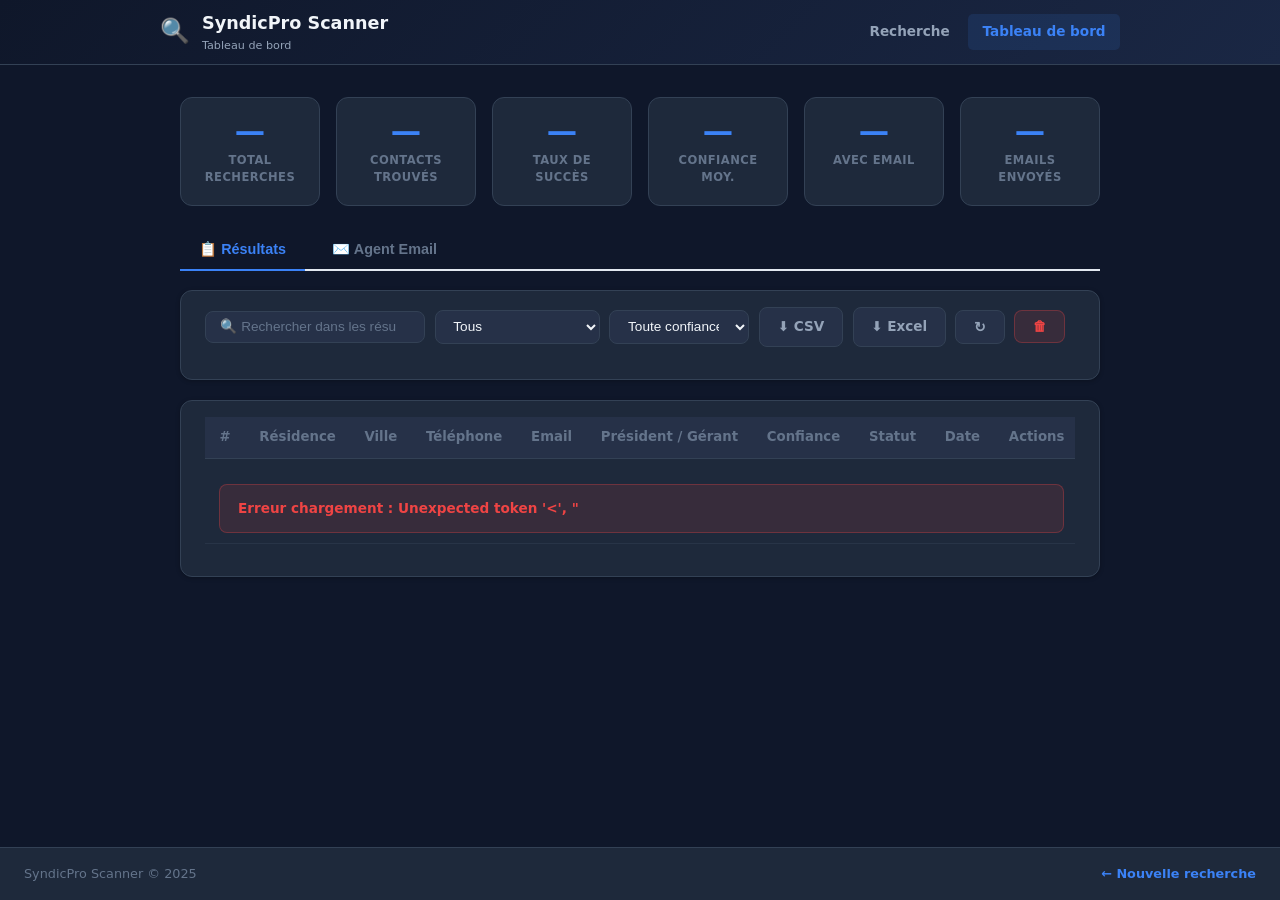
==== commit 448e5a1b: "feat: frontend dark mode + recherche/tri tableau de bord - Refonte complète dark mode (style.css) - " ====
--- a/frontend/dashboard.html
+++ b/frontend/dashboard.html
@@ -4,7 +4,7 @@
   <meta charset="UTF-8">
   <meta name="viewport" content="width=device-width, initial-scale=1.0">
   <title>SyndicPro Scanner — Tableau de bord</title>
-  <link rel="stylesheet" href="style.css?v=9">
+  <link rel="stylesheet" href="style.css?v=11">
   <link rel="icon" type="image/svg+xml" href="data:image/svg+xml,<svg xmlns='http://www.w3.org/2000/svg' viewBox='0 0 100 100'><text y='.9em' font-size='90'>📊</text></svg>">
   <style>
     /* ── Tabs ── */
@@ -84,21 +84,22 @@
     <!-- Toolbar -->
     <div class="card" style="padding:1rem 1.5rem">
       <div class="results-toolbar">
+        <input type="search" class="table-search" id="tableSearch" placeholder="🔍 Rechercher dans les résultats…">
         <select class="filter-select" id="filterSelect">
-          <option value="all">Tous les résultats</option>
-          <option value="found">Contacts trouvés seulement</option>
+          <option value="all">Tous</option>
+          <option value="found">Trouvés seulement</option>
         </select>
-        <select class="filter-select" id="confFilter" style="width:160px">
-          <option value="0">Toutes confiances</option>
-          <option value="30">Confiance ≥ 30%</option>
-          <option value="50">Confiance ≥ 50%</option>
-          <option value="70">Confiance ≥ 70%</option>
+        <select class="filter-select" id="confFilter" style="width:140px">
+          <option value="0">Toute confiance</option>
+          <option value="30">≥ 30%</option>
+          <option value="50">≥ 50%</option>
+          <option value="70">≥ 70%</option>
         </select>
         <a href="/export/csv" class="btn-secondary">⬇ CSV</a>
         <a href="/export/excel" class="btn-secondary" id="exportExcelBtn">⬇ Excel</a>
-        <button class="btn-secondary" id="refreshBtn" title="Actualiser">↻ Actualiser</button>
-        <button class="btn-danger" id="clearBtn">🗑 Vider</button>
-        <span style="margin-left:auto;font-size:.8rem;color:#94a3b8" id="countLabel"></span>
+        <button class="btn-secondary" id="refreshBtn" title="Actualiser">↻</button>
+        <button class="btn-danger" id="clearBtn">🗑</button>
+        <span style="margin-left:auto;font-size:.78rem;color:var(--text-dim)" id="countLabel"></span>
       </div>
     </div>
 
@@ -109,14 +110,14 @@
           <thead>
             <tr>
               <th>#</th>
-              <th>Résidence</th>
-              <th>Ville</th>
+              <th data-sort="name">Résidence</th>
+              <th data-sort="city">Ville</th>
               <th>Téléphone</th>
-              <th>Email</th>
+              <th data-sort="email">Email</th>
               <th>Président / Gérant</th>
-              <th>Confiance</th>
+              <th data-sort="confidence">Confiance</th>
               <th>Statut</th>
-              <th>Date</th>
+              <th data-sort="date">Date</th>
               <th>Actions</th>
             </tr>
           </thead>
--- a/frontend/style.css
+++ b/frontend/style.css
@@ -2,645 +2,469 @@
 *, *::before, *::after { box-sizing: border-box; margin: 0; padding: 0; }
 
 :root {
-  --primary:     #1a4fc4;
-  --primary-dk:  #1239a0;
-  --primary-lt:  #e8effe;
-  --success:     #16a34a;
-  --success-lt:  #dcfce7;
-  --danger:      #dc2626;
-  --danger-lt:   #fee2e2;
-  --warning:     #d97706;
-  --warning-lt:  #fef3c7;
-  --gray-50:     #f8fafc;
-  --gray-100:    #f1f5f9;
-  --gray-200:    #e2e8f0;
-  --gray-400:    #94a3b8;
-  --gray-600:    #475569;
-  --gray-800:    #1e293b;
-  --white:       #ffffff;
-  --shadow-sm:   0 1px 3px rgba(0,0,0,.08), 0 1px 2px rgba(0,0,0,.04);
-  --shadow-md:   0 4px 12px rgba(0,0,0,.1);
-  --radius:      10px;
-  --radius-sm:   6px;
+  --bg:          #0F172A;
+  --bg2:         #1E293B;
+  --bg3:         #263148;
+  --border:      #334155;
+  --border-lt:   #3f5068;
+  --blue:        #3B82F6;
+  --blue-dk:     #2563EB;
+  --blue-lt:     rgba(59,130,246,.12);
+  --green:       #10B981;
+  --green-lt:    rgba(16,185,129,.12);
+  --red:         #EF4444;
+  --red-lt:      rgba(239,68,68,.12);
+  --amber:       #F59E0B;
+  --amber-lt:    rgba(245,158,11,.12);
+  --text:        #F1F5F9;
+  --text-muted:  #94A3B8;
+  --text-dim:    #64748B;
+  --white:       #FFFFFF;
+  --shadow:      0 4px 24px rgba(0,0,0,.35);
+  --shadow-sm:   0 1px 4px rgba(0,0,0,.25);
+  --radius:      12px;
+  --radius-sm:   8px;
+  --radius-xs:   5px;
 }
 
 body {
   font-family: 'Segoe UI', system-ui, -apple-system, sans-serif;
-  background: var(--gray-50);
-  color: var(--gray-800);
-  line-height: 1.5;
+  background: var(--bg);
+  color: var(--text);
+  line-height: 1.55;
   min-height: 100vh;
   display: flex;
   flex-direction: column;
 }
 
+/* ── Scrollbar ── */
+::-webkit-scrollbar { width: 6px; height: 6px; }
+::-webkit-scrollbar-track { background: var(--bg2); }
+::-webkit-scrollbar-thumb { background: var(--border); border-radius: 99px; }
+
 /* ── Header ── */
 .header {
-  background: var(--primary);
-  color: var(--white);
+  background: linear-gradient(135deg, #0F172A 0%, #1a2744 100%);
+  border-bottom: 1px solid var(--border);
   padding: 0 1.5rem;
-  box-shadow: 0 2px 8px rgba(0,0,0,.2);
-  position: sticky;
-  top: 0;
-  z-index: 100;
-}
-
+  position: sticky; top: 0; z-index: 100;
+  backdrop-filter: blur(8px);
+}
 .header-inner {
-  max-width: 900px;
-  margin: 0 auto;
-  display: flex;
-  align-items: center;
-  justify-content: space-between;
-  height: 64px;
-  gap: 1rem;
-}
-
+  max-width: 960px; margin: 0 auto;
+  display: flex; align-items: center; justify-content: space-between;
+  height: 64px; gap: 1rem;
+}
 .brand { display: flex; align-items: center; gap: .75rem; }
-.brand-icon { font-size: 1.6rem; }
-.brand-name { font-size: 1.15rem; font-weight: 700; display: block; }
-.brand-sub { font-size: .72rem; opacity: .75; display: block; }
+.brand-icon { font-size: 1.5rem; }
+.brand-name { font-size: 1.1rem; font-weight: 800; display: block; color: var(--text); }
+.brand-sub { font-size: .7rem; color: var(--text-muted); display: block; }
 
 .nav-links { display: flex; gap: .25rem; }
 .nav-link {
-  padding: .5rem .9rem;
-  border-radius: var(--radius-sm);
-  color: rgba(255,255,255,.8);
-  text-decoration: none;
-  font-size: .88rem;
+  padding: .45rem .9rem; border-radius: var(--radius-xs);
+  color: var(--text-muted); text-decoration: none;
+  font-size: .85rem; font-weight: 600;
   transition: background .15s, color .15s;
 }
-.nav-link:hover, .nav-link.active {
-  background: rgba(255,255,255,.18);
-  color: var(--white);
-}
+.nav-link:hover { background: var(--bg3); color: var(--text); }
+.nav-link.active { background: var(--blue-lt); color: var(--blue); }
 
 /* ── Container ── */
-.container {
-  max-width: 900px;
-  margin: 2rem auto;
-  padding: 0 1.25rem;
-  flex: 1;
-}
+.container { max-width: 960px; margin: 2rem auto; padding: 0 1.25rem; flex: 1; }
 
 /* ── Tabs ── */
 .tabs {
-  display: flex;
-  gap: .5rem;
-  margin-bottom: 1.25rem;
-  border-bottom: 2px solid var(--gray-200);
-  padding-bottom: .5rem;
-}
-
+  display: flex; gap: .3rem; margin-bottom: 1.5rem;
+  border-bottom: 1px solid var(--border); padding-bottom: 0;
+}
 .tab-btn {
-  background: none;
-  border: 2px solid transparent;
-  padding: .55rem 1.2rem;
-  border-radius: var(--radius-sm) var(--radius-sm) 0 0;
-  font-size: .9rem;
-  font-weight: 600;
-  color: var(--gray-600);
-  cursor: pointer;
-  transition: all .15s;
-}
-.tab-btn:hover { color: var(--primary); }
-.tab-btn.active {
-  color: var(--primary);
-  border-bottom: 2px solid var(--primary);
-  background: var(--primary-lt);
-}
+  background: none; border: none;
+  padding: .65rem 1.2rem;
+  border-bottom: 2px solid transparent; margin-bottom: -1px;
+  font-size: .88rem; font-weight: 600;
+  color: var(--text-muted); cursor: pointer;
+  transition: color .15s, border-color .15s;
+  border-radius: var(--radius-xs) var(--radius-xs) 0 0;
+}
+.tab-btn:hover { color: var(--text); }
+.tab-btn.active { color: var(--blue); border-bottom-color: var(--blue); }
 
 .tab-content { display: none; }
 .tab-content.active { display: block; }
 
 /* ── Cards ── */
 .card {
-  background: var(--white);
+  background: var(--bg2);
+  border: 1px solid var(--border);
   border-radius: var(--radius);
-  box-shadow: var(--shadow-sm);
   padding: 1.75rem;
   margin-bottom: 1.25rem;
-  border: 1px solid var(--gray-200);
-}
-
-.card-title { font-size: 1.05rem; font-weight: 700; margin-bottom: .4rem; color: var(--gray-800); }
-.card-desc { font-size: .88rem; color: var(--gray-600); margin-bottom: 1.25rem; }
+  box-shadow: var(--shadow-sm);
+}
+.card-title { font-size: 1rem; font-weight: 700; margin-bottom: .35rem; color: var(--text); }
+.card-desc { font-size: .85rem; color: var(--text-muted); margin-bottom: 1.25rem; line-height: 1.6; }
 
 /* ── Search form ── */
+.search-card { background: linear-gradient(135deg, var(--bg2) 0%, #1a2744 100%); }
 .search-form { display: flex; flex-direction: column; gap: 1rem; }
 .form-row { display: flex; gap: 1rem; flex-wrap: wrap; }
-.form-group { flex: 1; min-width: 180px; display: flex; flex-direction: column; gap: .3rem; }
-.form-group label { font-size: .82rem; font-weight: 600; color: var(--gray-600); }
+.form-group { flex: 1; min-width: 180px; display: flex; flex-direction: column; gap: .3rem; position: relative; }
+.form-group label { font-size: .78rem; font-weight: 700; color: var(--text-muted); text-transform: uppercase; letter-spacing: .04em; }
 .form-group input {
-  padding: .65rem .9rem;
-  border: 1.5px solid var(--gray-200);
+  padding: .7rem 1rem;
+  background: var(--bg3);
+  border: 1px solid var(--border);
   border-radius: var(--radius-sm);
-  font-size: .95rem;
-  transition: border-color .15s;
+  font-size: .95rem; color: var(--text);
+  transition: border-color .15s, box-shadow .15s;
   outline: none;
 }
-.form-group input:focus { border-color: var(--primary); box-shadow: 0 0 0 3px rgba(26,79,196,.12); }
+.form-group input::placeholder { color: var(--text-dim); }
+.form-group input:focus {
+  border-color: var(--blue);
+  box-shadow: 0 0 0 3px rgba(59,130,246,.18);
+}
+
+/* Autocomplete dropdown */
+.autocomplete-list {
+  position: absolute; top: calc(100% + 4px); left: 0; right: 0;
+  background: var(--bg2); border: 1px solid var(--border);
+  border-radius: var(--radius-sm); z-index: 200;
+  max-height: 200px; overflow-y: auto;
+  box-shadow: var(--shadow);
+}
+.autocomplete-item {
+  padding: .55rem 1rem; font-size: .88rem; cursor: pointer;
+  color: var(--text); transition: background .1s;
+}
+.autocomplete-item:hover, .autocomplete-item.active { background: var(--bg3); color: var(--blue); }
+
+/* Recent searches */
+.recent-searches { margin-top: .75rem; }
+.recent-label { font-size: .75rem; color: var(--text-dim); margin-bottom: .4rem; }
+.recent-chips { display: flex; flex-wrap: wrap; gap: .4rem; }
+.recent-chip {
+  background: var(--bg3); border: 1px solid var(--border);
+  border-radius: 99px; padding: .2rem .75rem;
+  font-size: .78rem; color: var(--text-muted); cursor: pointer;
+  transition: background .15s, color .15s;
+}
+.recent-chip:hover { background: var(--blue-lt); color: var(--blue); border-color: var(--blue); }
 
 /* ── Buttons ── */
 .btn-primary {
-  display: inline-flex;
-  align-items: center;
-  justify-content: center;
-  gap: .5rem;
-  background: var(--primary);
-  color: var(--white);
-  border: none;
-  border-radius: var(--radius-sm);
-  padding: .75rem 2rem;
-  font-size: .95rem;
-  font-weight: 600;
-  cursor: pointer;
-  transition: background .15s, transform .1s;
-  align-self: flex-start;
-}
-.btn-primary:hover { background: var(--primary-dk); }
+  display: inline-flex; align-items: center; justify-content: center; gap: .5rem;
+  background: linear-gradient(135deg, var(--blue-dk), var(--blue));
+  color: var(--white); border: none; border-radius: var(--radius-sm);
+  padding: .8rem 2rem; font-size: .95rem; font-weight: 700;
+  cursor: pointer; transition: transform .1s, box-shadow .15s;
+  box-shadow: 0 4px 14px rgba(59,130,246,.35);
+}
+.btn-primary:hover { transform: translateY(-1px); box-shadow: 0 6px 20px rgba(59,130,246,.45); }
 .btn-primary:active { transform: scale(.98); }
-.btn-primary:disabled { background: var(--gray-400); cursor: not-allowed; }
+.btn-primary:disabled { background: var(--bg3); color: var(--text-dim); box-shadow: none; cursor: not-allowed; }
 
 .btn-secondary {
-  display: inline-flex;
-  align-items: center;
-  gap: .4rem;
-  background: var(--white);
-  color: var(--primary);
-  border: 1.5px solid var(--primary);
-  border-radius: var(--radius-sm);
-  padding: .55rem 1.2rem;
-  font-size: .88rem;
-  font-weight: 600;
-  cursor: pointer;
+  display: inline-flex; align-items: center; gap: .4rem;
+  background: var(--bg3); color: var(--text-muted);
+  border: 1px solid var(--border); border-radius: var(--radius-sm);
+  padding: .5rem 1.1rem; font-size: .85rem; font-weight: 600;
+  cursor: pointer; transition: background .15s, color .15s; text-decoration: none;
+}
+.btn-secondary:hover { background: var(--border); color: var(--text); }
+
+.btn-danger {
+  background: var(--red-lt); color: var(--red);
+  border: 1px solid rgba(239,68,68,.3);
+  border-radius: var(--radius-sm); padding: .5rem 1.1rem;
+  font-size: .85rem; font-weight: 600; cursor: pointer;
   transition: background .15s;
-  text-decoration: none;
-}
-.btn-secondary:hover { background: var(--primary-lt); }
-
-.btn-danger {
-  background: var(--danger);
-  color: var(--white);
-  border: none;
-  border-radius: var(--radius-sm);
-  padding: .55rem 1.2rem;
-  font-size: .88rem;
-  font-weight: 600;
-  cursor: pointer;
-}
-.btn-danger:hover { background: #b91c1c; }
+}
+.btn-danger:hover { background: rgba(239,68,68,.22); }
 
 /* ── Result card ── */
 .result-header {
-  display: flex;
-  justify-content: space-between;
-  align-items: flex-start;
-  margin-bottom: 1.25rem;
-  flex-wrap: wrap;
-  gap: .5rem;
-}
-.result-name { font-size: 1.2rem; font-weight: 700; }
-.result-city { font-size: .85rem; color: var(--gray-600); }
-
-.found-badge {
-  padding: .3rem .8rem;
-  border-radius: 20px;
-  font-size: .78rem;
-  font-weight: 700;
-  white-space: nowrap;
-}
-.found-badge.found { background: var(--success-lt); color: var(--success); }
-.found-badge.not-found { background: var(--danger-lt); color: var(--danger); }
-
+  display: flex; justify-content: space-between; align-items: flex-start;
+  margin-bottom: 1.25rem; flex-wrap: wrap; gap: .5rem;
+}
+.result-name { font-size: 1.15rem; font-weight: 800; color: var(--text); }
+.result-city { font-size: .82rem; color: var(--text-muted); margin-top: .2rem; }
+
+.found-badge { padding: .3rem .85rem; border-radius: 20px; font-size: .75rem; font-weight: 700; white-space: nowrap; }
+.found-badge.found { background: var(--green-lt); color: var(--green); border: 1px solid rgba(16,185,129,.25); }
+.found-badge.not-found { background: var(--red-lt); color: var(--red); border: 1px solid rgba(239,68,68,.25); }
+.found-badge.cached { background: var(--amber-lt); color: var(--amber); border: 1px solid rgba(245,158,11,.25); }
+
+/* Contact items */
 .contacts-grid {
-  display: grid;
-  grid-template-columns: repeat(auto-fit, minmax(200px, 1fr));
-  gap: .75rem;
-  margin-bottom: 1.25rem;
-}
-
+  display: grid; grid-template-columns: repeat(auto-fit, minmax(190px, 1fr));
+  gap: .75rem; margin-bottom: 1.25rem;
+}
 .contact-item {
-  background: var(--gray-50);
-  border: 1px solid var(--gray-200);
-  border-radius: var(--radius-sm);
-  padding: .75rem 1rem;
-}
+  background: var(--bg3); border: 1px solid var(--border);
+  border-radius: var(--radius-sm); padding: .85rem 1rem;
+  position: relative; transition: border-color .15s;
+}
+.contact-item:hover { border-color: var(--border-lt); }
+.contact-item.has-value { border-color: rgba(59,130,246,.3); }
+.contact-icon { font-size: 1rem; margin-bottom: .3rem; }
 .contact-label {
-  font-size: .72rem;
-  font-weight: 700;
-  color: var(--gray-400);
-  text-transform: uppercase;
-  letter-spacing: .05em;
-  margin-bottom: .25rem;
-}
-.contact-value {
-  font-size: .98rem;
-  font-weight: 600;
-  color: var(--gray-800);
-  word-break: break-all;
-}
-.contact-value a { color: var(--primary); text-decoration: none; }
+  font-size: .68rem; font-weight: 700; color: var(--text-dim);
+  text-transform: uppercase; letter-spacing: .06em; margin-bottom: .25rem;
+}
+.contact-value { font-size: .92rem; font-weight: 600; color: var(--text); word-break: break-all; }
+.contact-value a { color: var(--blue); text-decoration: none; }
 .contact-value a:hover { text-decoration: underline; }
-.contact-empty { color: var(--gray-400); font-weight: 400; font-style: italic; }
-
-/* ── Confidence bar ── */
+.contact-empty { color: var(--text-dim); font-weight: 400; font-style: italic; font-size: .85rem; }
+
+/* Copy + action buttons */
+.contact-actions { position: absolute; top: .5rem; right: .5rem; display: flex; gap: .25rem; opacity: 0; transition: opacity .15s; }
+.contact-item:hover .contact-actions { opacity: 1; }
+.btn-copy, .btn-action {
+  background: var(--bg2); border: 1px solid var(--border);
+  border-radius: 4px; padding: .2rem .38rem; cursor: pointer;
+  font-size: .72rem; line-height: 1; transition: background .15s, color .15s; color: var(--text-muted);
+}
+.btn-copy:hover { background: var(--blue-lt); border-color: var(--blue); color: var(--blue); }
+.btn-action:hover { background: var(--green-lt); border-color: var(--green); color: var(--green); }
+
+/* Confidence bar */
 .confidence-bar-wrap { margin-bottom: 1rem; }
-.conf-label { font-size: .83rem; color: var(--gray-600); margin-bottom: .35rem; }
-.conf-bar-bg {
-  background: var(--gray-200);
-  border-radius: 99px;
-  height: 10px;
-  overflow: hidden;
-}
-.conf-bar-fill {
-  height: 100%;
-  border-radius: 99px;
-  transition: width .6s ease;
-}
-
-.sources-row { font-size: .8rem; color: var(--gray-600); }
+.conf-label { font-size: .8rem; color: var(--text-muted); margin-bottom: .35rem; }
+.conf-bar-bg { background: var(--bg3); border-radius: 99px; height: 8px; overflow: hidden; }
+.conf-bar-fill { height: 100%; border-radius: 99px; transition: width .7s cubic-bezier(.22,.68,0,1.2); }
+
+.sources-row { font-size: .78rem; color: var(--text-dim); }
 .source-chip {
-  display: inline-block;
-  background: var(--primary-lt);
-  color: var(--primary);
-  border-radius: 99px;
-  padding: .2rem .65rem;
-  margin: .15rem;
-  font-weight: 600;
-  font-size: .75rem;
-}
+  display: inline-block; background: var(--blue-lt); color: var(--blue);
+  border-radius: 99px; padding: .18rem .6rem; margin: .15rem;
+  font-weight: 600; font-size: .72rem; border: 1px solid rgba(59,130,246,.2);
+}
+
 .all-contacts-row {
-  margin-top: .75rem;
-  font-size: .82rem;
-  color: var(--gray-600);
-  border-top: 1px solid var(--gray-100);
-  padding-top: .75rem;
-}
-.toggle-link { color: var(--primary); cursor: pointer; font-size: .8rem; text-decoration: underline; }
+  margin-top: .75rem; font-size: .82rem; color: var(--text-muted);
+  border-top: 1px solid var(--border); padding-top: .75rem;
+}
+.toggle-link { color: var(--blue); cursor: pointer; font-size: .78rem; text-decoration: underline; }
+
+/* Members */
+.members-section { margin-bottom: .85rem; }
+.members-title {
+  font-size: .75rem; font-weight: 700; color: var(--text-dim);
+  text-transform: uppercase; letter-spacing: .05em; margin-bottom: .5rem;
+}
+.members-grid { display: grid; grid-template-columns: repeat(auto-fit, minmax(180px, 1fr)); gap: .5rem; }
+.member-card {
+  border-radius: var(--radius-sm); padding: .7rem .9rem;
+  border: 1px solid var(--border); background: var(--bg3);
+}
+.member-card.role-president { background: rgba(59,130,246,.08); border-color: rgba(59,130,246,.3); }
+.member-card.role-tresorier { background: rgba(245,158,11,.08); border-color: rgba(245,158,11,.3); }
+.member-role { font-size: .68rem; font-weight: 700; color: var(--text-dim); text-transform: uppercase; letter-spacing: .04em; margin-bottom: .15rem; }
+.member-name { font-size: .9rem; font-weight: 600; color: var(--text); }
+.member-name-latin { font-size: .78rem; color: var(--text-muted); font-style: italic; }
+
+.address-row { font-size: .83rem; color: var(--text-muted); margin-bottom: .5rem; padding: .5rem 0; border-top: 1px solid var(--border); }
+.extras-row { font-size: .8rem; color: var(--text-dim); margin-bottom: .25rem; }
 
 /* ── Upload zone ── */
 .upload-zone {
-  border: 2px dashed var(--gray-200);
-  border-radius: var(--radius);
-  padding: 2.5rem 1rem;
-  text-align: center;
-  cursor: pointer;
-  transition: border-color .15s, background .15s;
-  margin-bottom: 1.25rem;
-}
-.upload-zone:hover, .upload-zone.drag-over {
-  border-color: var(--primary);
-  background: var(--primary-lt);
-}
+  border: 2px dashed var(--border); border-radius: var(--radius);
+  padding: 2.5rem 1rem; text-align: center; cursor: pointer;
+  transition: border-color .15s, background .15s; margin-bottom: 1.25rem;
+}
+.upload-zone:hover, .upload-zone.drag-over { border-color: var(--blue); background: var(--blue-lt); }
 .upload-icon { font-size: 2.5rem; margin-bottom: .5rem; }
-.upload-zone p { font-size: .9rem; color: var(--gray-600); line-height: 1.8; }
-.file-link { color: var(--primary); cursor: pointer; font-weight: 600; }
-.file-name { font-weight: 600; color: var(--success); margin-top: .5rem; }
-
-/* ── Tips table ── */
-.tips-table { width: 100%; border-collapse: collapse; font-size: .85rem; }
-.tips-table th, .tips-table td {
-  padding: .6rem .9rem;
-  text-align: left;
-  border-bottom: 1px solid var(--gray-100);
-}
-.tips-table th { font-weight: 700; color: var(--gray-600); background: var(--gray-50); }
-
-/* ── Dashboard stats ── */
+.upload-zone p { font-size: .88rem; color: var(--text-muted); line-height: 1.8; }
+.file-link { color: var(--blue); cursor: pointer; font-weight: 600; }
+.file-name { font-weight: 600; color: var(--green); margin-top: .5rem; }
+
+/* ── Stats grid ── */
 .stats-grid {
-  display: grid;
-  grid-template-columns: repeat(auto-fit, minmax(160px, 1fr));
-  gap: 1rem;
-  margin-bottom: 1.5rem;
+  display: grid; grid-template-columns: repeat(auto-fit, minmax(130px, 1fr));
+  gap: 1rem; margin-bottom: 1.5rem;
 }
 .stat-card {
-  background: var(--white);
-  border-radius: var(--radius);
-  box-shadow: var(--shadow-sm);
-  border: 1px solid var(--gray-200);
-  padding: 1.25rem;
-  text-align: center;
-}
-.stat-number { font-size: 2rem; font-weight: 800; color: var(--primary); line-height: 1; }
-.stat-label { font-size: .78rem; color: var(--gray-600); margin-top: .35rem; font-weight: 600; text-transform: uppercase; }
+  background: var(--bg2); border: 1px solid var(--border);
+  border-radius: var(--radius); padding: 1.1rem 1.25rem; text-align: center;
+  transition: border-color .15s, transform .15s;
+}
+.stat-card:hover { border-color: var(--border-lt); transform: translateY(-1px); }
+.stat-number { font-size: 1.9rem; font-weight: 800; color: var(--blue); line-height: 1; }
+.stat-label { font-size: .72rem; color: var(--text-dim); margin-top: .35rem; font-weight: 600; text-transform: uppercase; letter-spacing: .04em; }
 
 /* ── Results table ── */
 .results-toolbar {
-  display: flex;
-  align-items: center;
-  gap: .75rem;
-  flex-wrap: wrap;
-  margin-bottom: 1rem;
+  display: flex; align-items: center; gap: .6rem; flex-wrap: wrap; margin-bottom: 1rem;
 }
 .filter-select {
-  padding: .5rem .85rem;
-  border: 1.5px solid var(--gray-200);
-  border-radius: var(--radius-sm);
-  font-size: .88rem;
-  outline: none;
-  cursor: pointer;
-}
-.filter-select:focus { border-color: var(--primary); }
+  padding: .48rem .85rem; background: var(--bg3);
+  border: 1px solid var(--border); border-radius: var(--radius-sm);
+  font-size: .85rem; color: var(--text); outline: none; cursor: pointer;
+}
+.filter-select:focus { border-color: var(--blue); }
+
+/* Search in table */
+.table-search {
+  padding: .48rem .9rem; background: var(--bg3);
+  border: 1px solid var(--border); border-radius: var(--radius-sm);
+  font-size: .85rem; color: var(--text); outline: none; flex: 1; min-width: 160px;
+}
+.table-search::placeholder { color: var(--text-dim); }
+.table-search:focus { border-color: var(--blue); }
 
 .results-table-wrap { overflow-x: auto; }
-.results-table { width: 100%; border-collapse: collapse; font-size: .85rem; }
+.results-table { width: 100%; border-collapse: collapse; font-size: .83rem; }
 .results-table th {
-  padding: .65rem .9rem;
-  text-align: left;
-  font-weight: 700;
-  color: var(--gray-600);
-  background: var(--gray-50);
-  border-bottom: 2px solid var(--gray-200);
-  white-space: nowrap;
-}
+  padding: .65rem .9rem; text-align: left; font-weight: 700;
+  color: var(--text-dim); background: var(--bg3);
+  border-bottom: 1px solid var(--border); white-space: nowrap;
+  cursor: pointer; user-select: none; transition: color .15s;
+}
+.results-table th:hover { color: var(--blue); }
+.results-table th.sorted-asc::after { content: ' ↑'; color: var(--blue); }
+.results-table th.sorted-desc::after { content: ' ↓'; color: var(--blue); }
 .results-table td {
-  padding: .65rem .9rem;
-  border-bottom: 1px solid var(--gray-100);
-  vertical-align: top;
-}
-.results-table tr:hover td { background: var(--gray-50); }
-
-.badge-found { background: var(--success-lt); color: var(--success); padding: .15rem .55rem; border-radius: 99px; font-size: .72rem; font-weight: 700; white-space: nowrap; }
-.badge-not-found { background: var(--danger-lt); color: var(--danger); padding: .15rem .55rem; border-radius: 99px; font-size: .72rem; font-weight: 700; white-space: nowrap; }
-
-.conf-pill {
-  display: inline-block;
-  padding: .15rem .55rem;
-  border-radius: 99px;
-  font-size: .75rem;
-  font-weight: 700;
-  white-space: nowrap;
-}
-
-.empty-state {
-  text-align: center;
-  padding: 3rem 1rem;
-  color: var(--gray-400);
-}
-.empty-state .empty-icon { font-size: 3rem; margin-bottom: .75rem; }
-.empty-state p { font-size: .95rem; }
+  padding: .6rem .9rem; border-bottom: 1px solid rgba(51,65,85,.5);
+  vertical-align: middle; color: var(--text);
+}
+.results-table tr:hover td { background: var(--bg3); }
+
+.badge-found { background: var(--green-lt); color: var(--green); padding: .15rem .55rem; border-radius: 99px; font-size: .7rem; font-weight: 700; white-space: nowrap; border: 1px solid rgba(16,185,129,.25); }
+.badge-not-found { background: var(--red-lt); color: var(--red); padding: .15rem .55rem; border-radius: 99px; font-size: .7rem; font-weight: 700; white-space: nowrap; }
+.badge-verified { background: var(--blue-lt); color: var(--blue); border: 1px solid rgba(59,130,246,.25); padding: .1rem .4rem; border-radius: 999px; font-size: .68rem; font-weight: 700; margin-left: .25rem; }
+
+.conf-pill { display: inline-block; padding: .15rem .55rem; border-radius: 99px; font-size: .72rem; font-weight: 700; white-space: nowrap; }
 
 /* ── Alerts ── */
 .alert-error {
-  background: var(--danger-lt);
-  color: var(--danger);
-  border: 1px solid #fca5a5;
-  border-radius: var(--radius-sm);
-  padding: .85rem 1.1rem;
-  font-size: .88rem;
-  font-weight: 600;
-  margin-top: 1rem;
+  background: var(--red-lt); color: var(--red);
+  border: 1px solid rgba(239,68,68,.3);
+  border-radius: var(--radius-sm); padding: .8rem 1.1rem;
+  font-size: .85rem; font-weight: 600; margin-top: 1rem;
 }
 
 /* ── Spinner ── */
-.spinner {
-  width: 16px; height: 16px;
-  border: 2px solid rgba(255,255,255,.4);
-  border-top-color: white;
-  border-radius: 50%;
-  animation: spin .65s linear infinite;
-  display: inline-block;
-}
-.spinner-large {
-  width: 36px; height: 36px;
-  border: 3px solid var(--gray-200);
-  border-top-color: var(--primary);
-  border-radius: 50%;
-  animation: spin .65s linear infinite;
-  margin: 0 auto 1rem;
-}
+.spinner { width:16px; height:16px; border:2px solid rgba(255,255,255,.3); border-top-color:white; border-radius:50%; animation:spin .65s linear infinite; display:inline-block; }
+.spinner-large { width:36px; height:36px; border:3px solid var(--border); border-top-color:var(--blue); border-radius:50%; animation:spin .65s linear infinite; margin:0 auto 1rem; }
 @keyframes spin { to { transform: rotate(360deg); } }
 
-.enrich-info { text-align: center; padding: 1.5rem; color: var(--gray-600); font-size: .9rem; }
+/* ── Toast notifications ── */
+.toast-container { position: fixed; bottom: 1.5rem; right: 1.5rem; z-index: 9999; display: flex; flex-direction: column; gap: .5rem; pointer-events: none; }
+.toast {
+  background: var(--bg2); border: 1px solid var(--border);
+  border-radius: var(--radius-sm); padding: .75rem 1.1rem;
+  font-size: .85rem; font-weight: 600; color: var(--text);
+  box-shadow: var(--shadow); pointer-events: all;
+  display: flex; align-items: center; gap: .6rem;
+  animation: toastIn .25s ease; max-width: 320px;
+}
+.toast.success { border-color: rgba(16,185,129,.4); }
+.toast.error   { border-color: rgba(239,68,68,.4); }
+.toast.info    { border-color: rgba(59,130,246,.4); }
+@keyframes toastIn { from { opacity:0; transform: translateY(8px); } to { opacity:1; transform: none; } }
+
+/* ── Progress bar (enrich) ── */
+.enrich-info { padding: 1.25rem; }
+.progress-wrap { background: var(--bg3); border-radius: 99px; height: 8px; overflow: hidden; margin: .6rem 0; }
+.progress-fill { height: 100%; background: linear-gradient(90deg, var(--blue-dk), var(--blue)); border-radius: 99px; transition: width .4s ease; }
+
+/* ── Cold start banner ── */
+.cold-start-banner {
+  display: flex; align-items: center; gap: .75rem;
+  background: var(--amber-lt); border: 1px solid rgba(245,158,11,.3);
+  border-radius: var(--radius); padding: .75rem 1rem; margin: .75rem 0;
+  color: var(--amber); font-size: .85rem; font-weight: 500;
+}
+
+/* ── Candidates ── */
+.candidates-card { border-color: rgba(245,158,11,.4); background: rgba(245,158,11,.05); }
+.candidates-list { display: flex; flex-direction: column; gap: .5rem; }
+.candidate-item {
+  padding: .75rem 1rem; border: 1px solid var(--border);
+  border-radius: var(--radius-sm); cursor: pointer;
+  transition: background .15s, border-color .15s; background: var(--bg3);
+}
+.candidate-item:hover { background: var(--blue-lt); border-color: rgba(59,130,246,.4); }
+.candidate-name { font-weight: 700; font-size: .92rem; color: var(--text); }
+.candidate-name-ar { font-size: .82rem; color: var(--text-muted); direction: rtl; margin-top: .15rem; }
+.candidate-id { font-size: .73rem; color: var(--text-dim); margin-top: .25rem; font-family: monospace; }
+
+/* ── Tips table ── */
+.tips-table { width: 100%; border-collapse: collapse; font-size: .83rem; }
+.tips-table th, .tips-table td { padding: .6rem .9rem; text-align: left; border-bottom: 1px solid var(--border); }
+.tips-table th { font-weight: 700; color: var(--text-dim); background: var(--bg3); }
+.tips-table td { color: var(--text-muted); }
+
+/* ── Modal ── */
+.modal-overlay { position: fixed; inset: 0; background: rgba(0,0,0,.6); z-index: 500; display: flex; align-items: center; justify-content: center; padding: 1rem; backdrop-filter: blur(4px); }
+.modal-box { background: var(--bg2); border: 1px solid var(--border); border-radius: var(--radius); box-shadow: var(--shadow); width: 100%; max-width: 540px; max-height: 90vh; overflow-y: auto; display: flex; flex-direction: column; }
+.modal-header { display: flex; justify-content: space-between; align-items: center; padding: 1.25rem 1.5rem 1rem; border-bottom: 1px solid var(--border); }
+.modal-header h3 { font-size: .98rem; font-weight: 700; color: var(--text); }
+.modal-close { background: none; border: none; font-size: 1.1rem; cursor: pointer; color: var(--text-muted); padding: .2rem .5rem; border-radius: 4px; }
+.modal-close:hover { background: var(--bg3); color: var(--text); }
+.modal-body { padding: 1.25rem 1.5rem; display: flex; flex-direction: column; gap: .75rem; }
+.modal-body label { font-size: .78rem; font-weight: 700; color: var(--text-muted); text-transform: uppercase; letter-spacing: .04em; }
+.modal-body input, .modal-body textarea {
+  padding: .6rem .9rem; background: var(--bg3); border: 1px solid var(--border);
+  border-radius: var(--radius-sm); font-size: .88rem; color: var(--text); outline: none; width: 100%;
+}
+.modal-body input:focus, .modal-body textarea:focus { border-color: var(--blue); }
+.modal-footer { display: flex; justify-content: flex-end; gap: .75rem; padding: 1rem 1.5rem; border-top: 1px solid var(--border); }
+
+/* ── Actions cell ── */
+.actions-cell { white-space: nowrap; }
+.btn-icon {
+  background: var(--bg3); border: 1px solid var(--border);
+  border-radius: var(--radius-xs); padding: .25rem .45rem;
+  cursor: pointer; font-size: .82rem; transition: background .15s; margin: 0 .1rem; color: var(--text-muted);
+}
+.btn-icon:hover { background: var(--blue-lt); border-color: rgba(59,130,246,.4); color: var(--blue); }
+.btn-icon:disabled { opacity: .35; cursor: not-allowed; }
+
+/* ── Email agent ── */
+.email-config { background: var(--bg3); border: 1px solid var(--border); border-radius: var(--radius-sm); padding: 1.1rem 1.4rem; margin-bottom: 1rem; }
+.email-config h4 { margin: 0 0 .8rem; font-size: .88rem; font-weight: 700; color: var(--text); }
+.email-row { display: flex; gap: 1rem; align-items: center; flex-wrap: wrap; }
+.email-row label { font-size: .82rem; color: var(--text-muted); white-space: nowrap; }
+.email-row select, .email-row input[type=number] { padding: .42rem .8rem; background: var(--bg2); border: 1px solid var(--border); border-radius: var(--radius-sm); font-size: .85rem; color: var(--text); }
+.campaign-status { background: rgba(16,185,129,.07); border: 1px solid rgba(16,185,129,.25); border-radius: var(--radius-sm); padding: 1rem 1.4rem; margin-top: 1rem; display: none; }
+.campaign-status.error { background: var(--red-lt); border-color: rgba(239,68,68,.3); }
+.progress-bar-wrap { background: var(--bg3); border-radius: 99px; height: 6px; margin: .6rem 0; }
+.progress-bar { background: linear-gradient(90deg, var(--blue-dk), var(--blue)); height: 6px; border-radius: 99px; transition: width .4s; }
+.email-table-wrap { overflow-x: auto; }
+.email-table { width: 100%; border-collapse: collapse; font-size: .82rem; }
+.email-table th { background: var(--bg3); padding: .6rem .8rem; text-align: left; border-bottom: 1px solid var(--border); color: var(--text-dim); font-weight: 700; }
+.email-table td { padding: .55rem .8rem; border-bottom: 1px solid rgba(51,65,85,.4); color: var(--text); vertical-align: middle; }
+.badge-sent { background: var(--green-lt); color: var(--green); padding: .15rem .55rem; border-radius: 99px; font-size: .72rem; font-weight: 600; border: 1px solid rgba(16,185,129,.25); }
+.badge-pending { background: var(--amber-lt); color: var(--amber); padding: .15rem .55rem; border-radius: 99px; font-size: .72rem; }
+.preview-iframe { width: 100%; height: 480px; border: 1px solid var(--border); border-radius: var(--radius-sm); background: #fff; }
+
+/* ── Cache badge ── */
+.cache-badge { display: inline-flex; align-items: center; gap: .3rem; background: var(--bg3); border: 1px solid var(--border); border-radius: 999px; padding: .15rem .6rem; font-size: .7rem; color: var(--text-dim); margin-left: .5rem; font-weight: 500; }
 
 /* ── Misc ── */
 .hidden { display: none !important; }
-code { background: var(--gray-100); padding: .1em .35em; border-radius: 4px; font-size: .85em; }
+code { background: var(--bg3); border: 1px solid var(--border); padding: .1em .4em; border-radius: 4px; font-size: .82em; color: var(--blue); }
 
 /* ── Footer ── */
 .footer {
-  background: var(--white);
-  border-top: 1px solid var(--gray-200);
-  padding: 1rem 1.5rem;
-  display: flex;
-  justify-content: space-between;
-  align-items: center;
-  font-size: .82rem;
-  color: var(--gray-600);
-  flex-wrap: wrap;
-  gap: .5rem;
-}
-.footer-link { color: var(--primary); text-decoration: none; font-weight: 600; }
+  background: var(--bg2); border-top: 1px solid var(--border);
+  padding: 1rem 1.5rem; display: flex; justify-content: space-between;
+  align-items: center; font-size: .8rem; color: var(--text-dim); flex-wrap: wrap; gap: .5rem;
+}
+.footer-link { color: var(--blue); text-decoration: none; font-weight: 600; }
+.footer-link:hover { text-decoration: underline; }
 
 /* ── Responsive ── */
-@media (max-width: 600px) {
+@media (max-width: 640px) {
   .header-inner { height: auto; padding: .75rem 0; flex-direction: column; align-items: flex-start; gap: .5rem; }
   .brand-sub { display: none; }
   .stats-grid { grid-template-columns: 1fr 1fr; }
   .btn-primary { width: 100%; }
-}
-
-/* ── Candidats RNE ── */
-.candidates-card { border: 2px solid var(--warning); }
-.candidates-card .card-title { color: var(--warning); }
-.candidates-list { display: flex; flex-direction: column; gap: .5rem; }
-.candidate-item {
-  padding: .75rem 1rem;
-  border: 1px solid var(--gray-200);
-  border-radius: 8px;
-  cursor: pointer;
-  transition: background .15s, border-color .15s;
-  background: var(--gray-50);
-}
-.candidate-item:hover {
-  background: var(--primary-lt);
-  border-color: var(--primary);
-}
-.candidate-name { font-weight: 600; font-size: .95rem; color: var(--gray-800); }
-.candidate-name-ar { font-size: .85rem; color: var(--gray-600); direction: rtl; margin-top: .15rem; }
-.candidate-id { font-size: .75rem; color: var(--gray-400); margin-top: .25rem; font-family: monospace; }
-
-/* ── Actions column ── */
-.actions-cell { white-space: nowrap; }
-.btn-icon {
-  background: none;
-  border: 1px solid var(--gray-200);
-  border-radius: 6px;
-  padding: .25rem .45rem;
-  cursor: pointer;
-  font-size: .85rem;
-  transition: background .15s;
-  margin: 0 .1rem;
-}
-.btn-icon:hover { background: var(--primary-lt); border-color: var(--primary); }
-.btn-icon:disabled { opacity: .5; cursor: not-allowed; }
-
-/* ── Badge vérifié ── */
-.badge-verified {
-  display: inline-block;
-  background: #eff6ff;
-  color: #1d4ed8;
-  border: 1px solid #bfdbfe;
-  padding: .1rem .4rem;
-  border-radius: 999px;
-  font-size: .7rem;
-  font-weight: 700;
-  margin-left: .25rem;
-}
-
-/* ── Modal ── */
-.modal-overlay {
-  position: fixed;
-  inset: 0;
-  background: rgba(0,0,0,.45);
-  z-index: 500;
-  display: flex;
-  align-items: center;
-  justify-content: center;
-  padding: 1rem;
-}
-.modal-box {
-  background: var(--white);
-  border-radius: var(--radius);
-  box-shadow: var(--shadow-md);
-  width: 100%;
-  max-width: 580px;
-  max-height: 90vh;
-  overflow-y: auto;
-  display: flex;
-  flex-direction: column;
-}
-.modal-header {
-  display: flex;
-  justify-content: space-between;
-  align-items: center;
-  padding: 1.25rem 1.5rem 1rem;
-  border-bottom: 1px solid var(--gray-200);
-}
-.modal-header h3 { font-size: 1rem; font-weight: 700; color: var(--gray-800); }
-.modal-close {
-  background: none;
-  border: none;
-  font-size: 1.1rem;
-  cursor: pointer;
-  color: var(--gray-600);
-  padding: .2rem .5rem;
-  border-radius: 4px;
-}
-.modal-close:hover { background: var(--gray-100); }
-.modal-body {
-  padding: 1.25rem 1.5rem;
-  display: flex;
-  flex-direction: column;
-  gap: .75rem;
-}
-.modal-footer {
-  display: flex;
-  justify-content: flex-end;
-  gap: .75rem;
-  padding: 1rem 1.5rem;
-  border-top: 1px solid var(--gray-200);
-}
-
-
-/* ── Cold start banner ── */
-.cold-start-banner {
-  display: flex;
-  align-items: center;
-  gap: .75rem;
-  background: #fef3c7;
-  border: 1px solid #f59e0b;
-  border-radius: var(--radius);
-  padding: .75rem 1rem;
-  margin: .75rem 0;
-  color: #92400e;
-  font-size: .88rem;
-  font-weight: 500;
-}
-
-/* ── Copy button ── */
-.btn-copy {
-  background: none;
-  border: 1px solid var(--gray-200);
-  border-radius: 4px;
-  padding: .1rem .35rem;
-  cursor: pointer;
-  font-size: .75rem;
-  line-height: 1;
-  transition: background .15s;
-}
-.btn-copy:hover { background: var(--primary-lt); border-color: var(--primary); }
-
-/* ── Members section ── */
-.members-section { margin-bottom: .75rem; }
-.members-title {
-  font-size: .82rem;
-  font-weight: 700;
-  color: var(--gray-600);
-  text-transform: uppercase;
-  letter-spacing: .04em;
-  margin-bottom: .5rem;
-}
-.members-grid {
-  display: grid;
-  grid-template-columns: repeat(auto-fit, minmax(180px, 1fr));
-  gap: .5rem;
-}
-.member-card {
-  border-radius: var(--radius-sm);
-  padding: .65rem .85rem;
-  border: 1px solid var(--gray-200);
-  background: var(--gray-50);
-}
-.member-card.role-president {
-  background: #eff6ff;
-  border-color: #93c5fd;
-}
-.member-card.role-tresorier {
-  background: #fef9c3;
-  border-color: #fde047;
-}
-.member-role {
-  font-size: .72rem;
-  font-weight: 700;
-  color: var(--gray-400);
-  text-transform: uppercase;
-  letter-spacing: .03em;
-  margin-bottom: .15rem;
-}
-.member-name {
-  font-size: .95rem;
-  font-weight: 600;
-  color: var(--gray-800);
-}
-.member-name-latin {
-  font-size: .8rem;
-  color: var(--gray-600);
-  font-style: italic;
-}
-.address-row {
-  font-size: .85rem;
-  color: var(--gray-600);
-  margin-bottom: .5rem;
-  padding: .5rem 0;
-}
-.extras-row {
-  font-size: .82rem;
-  color: var(--gray-600);
-  margin-bottom: .25rem;
-}
-
-/* ── Cache badge ── */
-.cache-badge {
-  display: inline-flex;
-  align-items: center;
-  gap: .3rem;
-  background: #f1f5f9;
-  border: 1px solid #cbd5e1;
-  border-radius: 999px;
-  padding: .15rem .6rem;
-  font-size: .72rem;
-  color: #64748b;
-  margin-left: .5rem;
-  font-weight: 500;
-}
+  .form-row { flex-direction: column; }
+  .container { margin: 1rem auto; }
+  .tabs { overflow-x: auto; padding-bottom: 0; gap: 0; }
+  .tab-btn { font-size: .82rem; padding: .55rem .9rem; }
+}
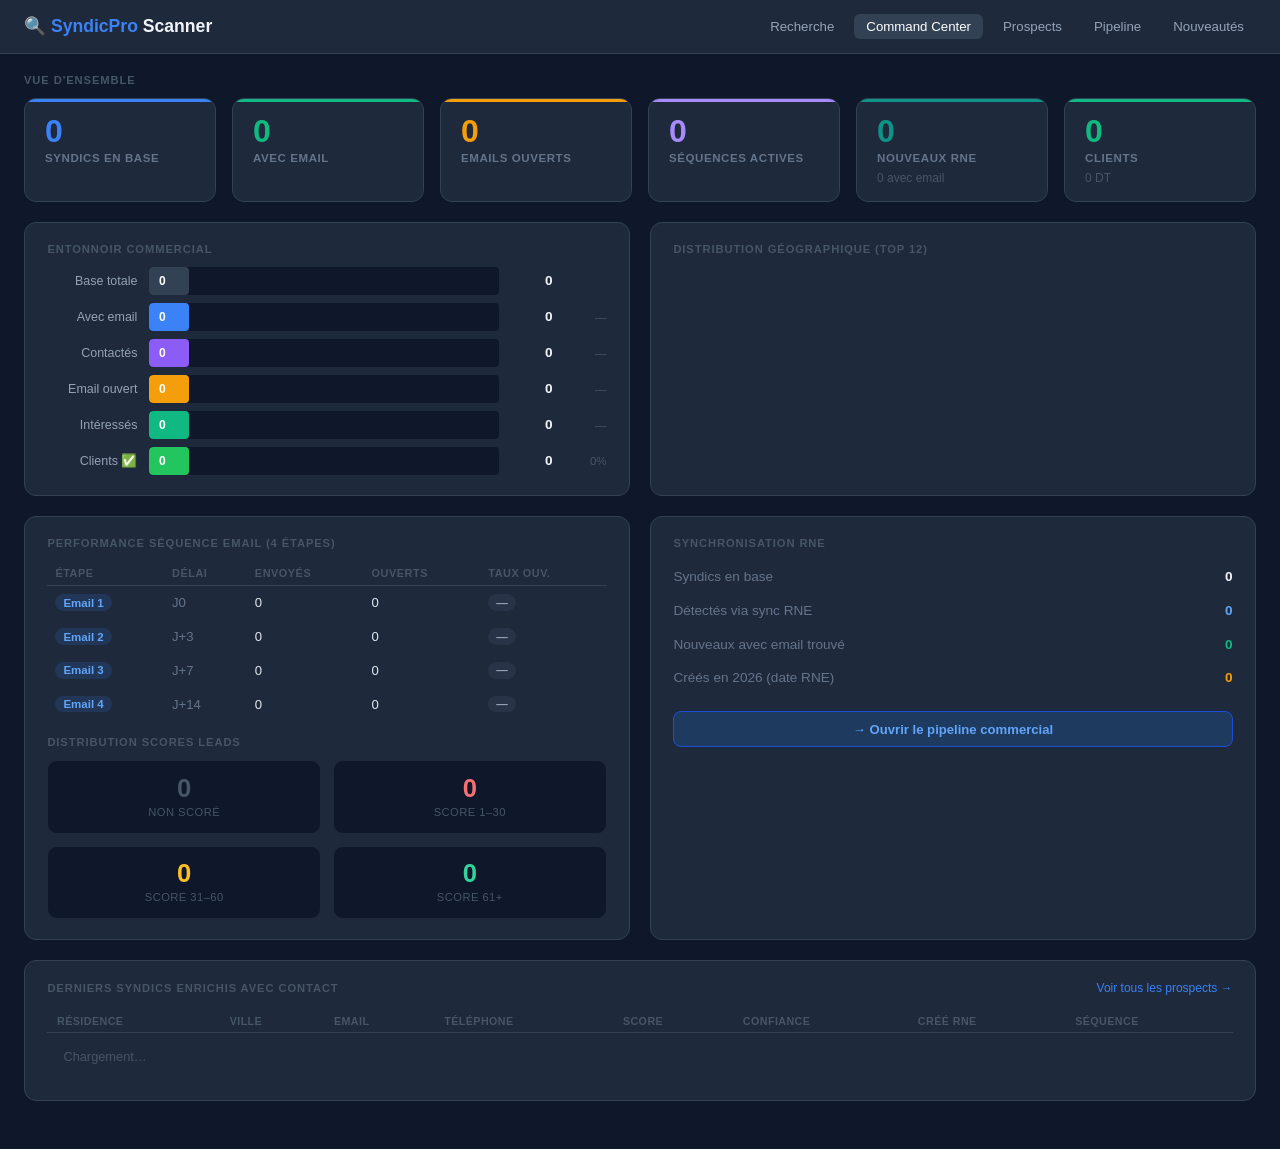
==== commit efc728a0: "feat: sync RNE auto + séquences multi-gestionnaire B2B + analytics dashboard RNE sync : - rne_sync.p" ====
--- a/frontend/dashboard.html
+++ b/frontend/dashboard.html
@@ -3,417 +3,506 @@
 <head>
   <meta charset="UTF-8">
   <meta name="viewport" content="width=device-width, initial-scale=1.0">
-  <title>SyndicPro Scanner — Tableau de bord</title>
-  <link rel="stylesheet" href="style.css?v=11">
-  <link rel="icon" type="image/svg+xml" href="data:image/svg+xml,<svg xmlns='http://www.w3.org/2000/svg' viewBox='0 0 100 100'><text y='.9em' font-size='90'>📊</text></svg>">
+  <title>Command Center — SyndicPro Scanner</title>
   <style>
-    /* ── Tabs ── */
-    .tabs { display:flex; gap:.5rem; margin-bottom:1.2rem; border-bottom:2px solid #e2e8f0; }
-    .tab-btn { background:none; border:none; padding:.7rem 1.2rem; font-size:.9rem; font-weight:600;
-               color:#64748b; cursor:pointer; border-bottom:2px solid transparent; margin-bottom:-2px;
-               transition:.15s; }
-    .tab-btn.active { color:#3B82F6; border-bottom-color:#3B82F6; }
-    .tab-pane { display:none; }
-    .tab-pane.active { display:block; }
-
-    /* ── Email section ── */
-    .email-config { background:#f8fafc; border:1px solid #e2e8f0; border-radius:10px;
-                    padding:1.2rem 1.5rem; margin-bottom:1rem; }
-    .email-config h4 { margin:0 0 .8rem; font-size:.95rem; color:#1e293b; }
-    .email-row { display:flex; gap:1rem; align-items:center; flex-wrap:wrap; }
-    .email-row label { font-size:.85rem; color:#475569; white-space:nowrap; }
-    .email-row select, .email-row input[type=number] {
-      padding:.45rem .8rem; border:1px solid #cbd5e1; border-radius:8px;
-      font-size:.85rem; background:#fff; }
-    .campaign-status { background:#f0fdf4; border:1px solid #bbf7d0; border-radius:10px;
-                       padding:1rem 1.4rem; margin-top:1rem; display:none; }
-    .campaign-status.error { background:#fff1f2; border-color:#fecdd3; }
-    .progress-bar-wrap { background:#e2e8f0; border-radius:99px; height:8px; margin:.6rem 0; }
-    .progress-bar { background:#3B82F6; height:8px; border-radius:99px; transition:width .4s; }
-    .email-table-wrap { overflow-x:auto; }
-    .email-table { width:100%; border-collapse:collapse; font-size:.82rem; }
-    .email-table th { background:#f8fafc; padding:.6rem .8rem; text-align:left;
-                      border-bottom:2px solid #e2e8f0; color:#475569; font-weight:600; }
-    .email-table td { padding:.55rem .8rem; border-bottom:1px solid #f1f5f9; vertical-align:middle; }
-    .badge-sent { background:#d1fae5; color:#065f46; padding:.15rem .55rem; border-radius:99px; font-size:.75rem; font-weight:600; }
-    .badge-pending { background:#fef9c3; color:#92400e; padding:.15rem .55rem; border-radius:99px; font-size:.75rem; }
-    .preview-iframe { width:100%; height:500px; border:1px solid #e2e8f0; border-radius:10px; }
+    *, *::before, *::after { box-sizing: border-box; margin: 0; padding: 0; }
+    body { font-family: -apple-system, BlinkMacSystemFont, 'Segoe UI', sans-serif;
+           background: #0f172a; color: #e2e8f0; min-height: 100vh; }
+
+    /* ── Header ── */
+    .header { background: #1e293b; border-bottom: 1px solid #334155;
+              padding: .9rem 1.5rem; display: flex; align-items: center; gap: 1.5rem; }
+    .header h1 { font-size: 1.1rem; font-weight: 700; color: #f1f5f9; }
+    .header h1 span { color: #3b82f6; }
+    .nav-links { display: flex; gap: .5rem; margin-left: auto; }
+    .nav-links a { color: #94a3b8; text-decoration: none; font-size: .83rem;
+                   padding: .3rem .75rem; border-radius: 6px; transition: .15s; }
+    .nav-links a:hover, .nav-links a.active { color: #fff; background: #334155; }
+
+    /* ── Layout ── */
+    .page { padding: 1.25rem 1.5rem 3rem; display: flex; flex-direction: column; gap: 1.25rem; }
+
+    /* ── Section title ── */
+    .section-title { font-size: .7rem; font-weight: 700; color: #475569;
+                     text-transform: uppercase; letter-spacing: .08em; margin-bottom: .75rem; }
+
+    /* ── KPI row ── */
+    .kpi-row { display: grid; gap: 1rem;
+               grid-template-columns: repeat(auto-fit, minmax(150px, 1fr)); }
+    .kpi-card { background: #1e293b; border: 1px solid #334155; border-radius: 12px;
+                padding: 1rem 1.25rem; position: relative; overflow: hidden; }
+    .kpi-card::before { content: ''; position: absolute; top: 0; left: 0; right: 0;
+                        height: 3px; background: var(--accent, #3b82f6); }
+    .kpi-card.green  { --accent: #10b981; }
+    .kpi-card.amber  { --accent: #f59e0b; }
+    .kpi-card.purple { --accent: #a78bfa; }
+    .kpi-card.teal   { --accent: #0d9488; }
+    .kpi-val  { font-size: 2rem; font-weight: 800; color: var(--accent, #3b82f6);
+                line-height: 1; margin-bottom: .3rem; }
+    .kpi-lbl  { font-size: .72rem; color: #64748b; text-transform: uppercase;
+                letter-spacing: .05em; font-weight: 600; }
+    .kpi-sub  { font-size: .75rem; color: #475569; margin-top: .4rem; }
+
+    /* ── Two columns ── */
+    .two-col { display: grid; grid-template-columns: 1fr 1fr; gap: 1.25rem; }
+    @media (max-width: 900px) { .two-col { grid-template-columns: 1fr; } }
+
+    /* ── Card ── */
+    .card { background: #1e293b; border: 1px solid #334155; border-radius: 12px;
+            padding: 1.25rem 1.4rem; }
+
+    /* ── Entonnoir ── */
+    .funnel { display: flex; flex-direction: column; gap: .5rem; }
+    .funnel-row { display: flex; align-items: center; gap: .75rem; }
+    .funnel-bar-wrap { flex: 1; background: #0f172a; border-radius: 4px; height: 28px;
+                       overflow: hidden; }
+    .funnel-bar { height: 100%; border-radius: 4px; display: flex; align-items: center;
+                  padding: 0 .6rem; font-size: .75rem; font-weight: 700; color: #fff;
+                  min-width: 40px; transition: width .6s ease; white-space: nowrap; }
+    .funnel-label { min-width: 90px; font-size: .78rem; color: #94a3b8; text-align: right; }
+    .funnel-count { min-width: 42px; font-size: .85rem; font-weight: 700; color: #f1f5f9; text-align: right; }
+    .funnel-pct   { min-width: 42px; font-size: .72rem; color: #475569; text-align: right; }
+
+    /* ── Bar chart (villes) ── */
+    .bar-chart { display: flex; flex-direction: column; gap: .55rem; }
+    .bar-row   { display: flex; align-items: center; gap: .6rem; }
+    .bar-name  { min-width: 120px; font-size: .75rem; color: #94a3b8;
+                 white-space: nowrap; overflow: hidden; text-overflow: ellipsis; }
+    .bar-track { flex: 1; background: #0f172a; border-radius: 3px; height: 18px; overflow: hidden; }
+    .bar-fill  { height: 100%; border-radius: 3px; background: #3b82f6;
+                 display: flex; align-items: center; padding: 0 .4rem;
+                 font-size: .7rem; font-weight: 700; color: #fff; min-width: 26px;
+                 transition: width .5s ease; }
+    .bar-fill.green  { background: #10b981; }
+    .bar-fill.purple { background: #8b5cf6; }
+
+    /* ── Score donut (CSS) ── */
+    .score-grid { display: grid; grid-template-columns: 1fr 1fr; gap: .75rem; }
+    .score-box { background: #0f172a; border: 1px solid #1e293b; border-radius: 10px;
+                 padding: .9rem 1rem; text-align: center; }
+    .score-box .n { font-size: 1.6rem; font-weight: 800; line-height: 1; }
+    .score-box .lbl { font-size: .7rem; color: #475569; margin-top: .3rem;
+                      text-transform: uppercase; letter-spacing: .04em; }
+
+    /* ── Séquence ── */
+    .seq-table { width: 100%; border-collapse: collapse; font-size: .82rem; }
+    .seq-table th { color: #475569; font-size: .68rem; text-transform: uppercase;
+                    letter-spacing: .05em; padding: .4rem .5rem; text-align: left;
+                    border-bottom: 1px solid #334155; }
+    .seq-table td { padding: .5rem .5rem; border-bottom: 1px solid #1e293b; }
+    .seq-table tr:last-child td { border-bottom: none; }
+    .pill { display: inline-block; padding: .15rem .5rem; border-radius: 99px;
+            font-size: .72rem; font-weight: 700; }
+    .pill-blue   { background: rgba(59,130,246,.15); color: #60a5fa; }
+    .pill-green  { background: rgba(16,185,129,.15); color: #34d399; }
+    .pill-amber  { background: rgba(245,158,11,.15);  color: #fbbf24; }
+    .pill-gray   { background: rgba(100,116,139,.15); color: #94a3b8; }
+
+    /* ── RNE status ── */
+    .rne-stat { display: flex; justify-content: space-between; align-items: center;
+                padding: .55rem 0; border-bottom: 1px solid #1e293b; font-size: .85rem; }
+    .rne-stat:last-child { border-bottom: none; }
+    .rne-stat .lbl { color: #64748b; }
+    .rne-stat .val { font-weight: 700; color: #f1f5f9; }
+    .rne-stat .val.green { color: #10b981; }
+    .rne-stat .val.amber { color: #f59e0b; }
+    .rne-stat .val.blue  { color: #60a5fa; }
+
+    /* ── Enrichissement live ── */
+    .enrich-live { background: #0f172a; border: 1px solid #334155; border-radius: 8px;
+                   padding: .8rem 1rem; margin-top: .8rem; display: none; }
+    .enrich-live.show { display: block; }
+    .enrich-progress { background: #1e293b; border-radius: 4px; height: 6px;
+                       overflow: hidden; margin: .4rem 0; }
+    .enrich-bar { height: 100%; background: #3b82f6; border-radius: 4px; transition: width .5s; }
+
+    /* ── Recent table ── */
+    .mini-table { width: 100%; border-collapse: collapse; font-size: .8rem; }
+    .mini-table th { color: #475569; font-size: .67rem; text-transform: uppercase;
+                     letter-spacing: .04em; padding: .35rem .6rem; text-align: left;
+                     border-bottom: 1px solid #334155; }
+    .mini-table td { padding: .45rem .6rem; border-bottom: 1px solid #1e293b;
+                     vertical-align: middle; }
+    .mini-table tr:last-child td { border-bottom: none; }
+    .mini-table tr:hover td { background: #0f172a; }
+
+    /* ── Spinner ── */
+    .spinner { display: inline-block; width: 14px; height: 14px;
+               border: 2px solid #334155; border-top-color: #3b82f6;
+               border-radius: 50%; animation: spin .7s linear infinite; }
+    @keyframes spin { to { transform: rotate(360deg); } }
+
+    /* ── Toast ── */
+    #toast { position: fixed; bottom: 1.5rem; right: 1.5rem; z-index: 999; display: flex;
+             flex-direction: column; gap: .4rem; }
+    .t { background: #1e293b; border: 1px solid #334155; border-radius: 8px;
+         padding: .6rem 1rem; font-size: .83rem; color: #f1f5f9;
+         animation: fadeIn .2s ease; }
+    @keyframes fadeIn { from { opacity: 0; transform: translateY(8px); } to { opacity: 1; } }
   </style>
 </head>
 <body>
 
-<!-- ── HEADER ── -->
-<header class="header">
-  <div class="header-inner">
-    <div class="brand">
-      <span class="brand-icon">🔍</span>
-      <div>
-        <span class="brand-name">SyndicPro Scanner</span>
-        <span class="brand-sub">Tableau de bord</span>
-      </div>
-    </div>
-    <nav class="nav-links">
-      <a href="/" class="nav-link">Recherche</a>
-      <a href="/dashboard" class="nav-link active">Tableau de bord</a>
-    </nav>
+<div class="header">
+  <h1>🔍 <span>SyndicPro</span> Scanner</h1>
+  <div class="nav-links">
+    <a href="/">Recherche</a>
+    <a href="/dashboard" class="active">Command Center</a>
+    <a href="/prospects">Prospects</a>
+    <a href="/pipeline">Pipeline</a>
+    <a href="/nouveautes">Nouveautés</a>
   </div>
-</header>
-
-<!-- ── MAIN ── -->
-<main class="container">
-
-  <!-- Stats cards -->
-  <div class="stats-grid" id="statsGrid">
-    <div class="stat-card"><div class="stat-number" id="statTotal">—</div><div class="stat-label">Total recherches</div></div>
-    <div class="stat-card"><div class="stat-number" id="statFound">—</div><div class="stat-label">Contacts trouvés</div></div>
-    <div class="stat-card"><div class="stat-number" id="statRate">—</div><div class="stat-label">Taux de succès</div></div>
-    <div class="stat-card"><div class="stat-number" id="statConf">—</div><div class="stat-label">Confiance moy.</div></div>
-    <div class="stat-card"><div class="stat-number" id="statWithEmail">—</div><div class="stat-label">Avec email</div></div>
-    <div class="stat-card"><div class="stat-number" id="statEmailed">—</div><div class="stat-label">Emails envoyés</div></div>
-  </div>
-
-  <!-- Tabs -->
-  <div class="tabs">
-    <button class="tab-btn active" onclick="showTab('tab-results')">📋 Résultats</button>
-    <button class="tab-btn" onclick="showTab('tab-email')">✉️ Agent Email</button>
-  </div>
-
-  <!-- TAB: Résultats -->
-  <div id="tab-results" class="tab-pane active">
-
-    <!-- Toolbar -->
-    <div class="card" style="padding:1rem 1.5rem">
-      <div class="results-toolbar">
-        <input type="search" class="table-search" id="tableSearch" placeholder="🔍 Rechercher dans les résultats…">
-        <select class="filter-select" id="filterSelect">
-          <option value="all">Tous</option>
-          <option value="found">Trouvés seulement</option>
-        </select>
-        <select class="filter-select" id="confFilter" style="width:140px">
-          <option value="0">Toute confiance</option>
-          <option value="30">≥ 30%</option>
-          <option value="50">≥ 50%</option>
-          <option value="70">≥ 70%</option>
-        </select>
-        <a href="/export/csv" class="btn-secondary">⬇ CSV</a>
-        <a href="/export/excel" class="btn-secondary" id="exportExcelBtn">⬇ Excel</a>
-        <button class="btn-secondary" id="refreshBtn" title="Actualiser">↻</button>
-        <button class="btn-danger" id="clearBtn">🗑</button>
-        <span style="margin-left:auto;font-size:.78rem;color:var(--text-dim)" id="countLabel"></span>
-      </div>
-    </div>
-
-    <!-- Résultats table -->
-    <div class="card" style="padding:1rem 1.5rem">
-      <div class="results-table-wrap">
-        <table class="results-table">
-          <thead>
-            <tr>
-              <th>#</th>
-              <th data-sort="name">Résidence</th>
-              <th data-sort="city">Ville</th>
-              <th>Téléphone</th>
-              <th data-sort="email">Email</th>
-              <th>Président / Gérant</th>
-              <th data-sort="confidence">Confiance</th>
-              <th>Statut</th>
-              <th data-sort="date">Date</th>
-              <th>Actions</th>
-            </tr>
-          </thead>
-          <tbody id="resultsBody">
-            <tr>
-              <td colspan="10">
-                <div class="empty-state">
-                  <div class="spinner-large"></div>
-                  <p>Chargement…</p>
-                </div>
-              </td>
-            </tr>
-          </tbody>
-        </table>
-      </div>
-      <!-- Pagination -->
-      <div style="display:flex;gap:.5rem;justify-content:center;margin-top:1rem" id="pagination"></div>
-    </div>
-
-  </div><!-- /tab-results -->
-
-
-  <!-- TAB: Email Agent -->
-  <div id="tab-email" class="tab-pane">
-
-    <!-- Config campagne -->
-    <div class="card" style="padding:1.5rem">
-      <h3 style="margin:0 0 1rem;font-size:1.05rem">✉️ Agent Email — Prospection SyndicPro</h3>
-
-      <div class="email-config">
-        <h4>Configuration de la campagne</h4>
-        <div class="email-row">
-          <label>Template</label>
-          <select id="emailTemplate">
-            <option value="prospection">Prospection standard</option>
-            <option value="relance">Relance J+7</option>
-          </select>
-
-          <label>Confiance min.</label>
-          <input type="number" id="emailMinConf" value="0" min="0" max="100" style="width:70px"> %
-
-          <label style="display:flex;align-items:center;gap:.4rem;cursor:pointer">
-            <input type="checkbox" id="emailOnlyUnsent" checked>
-            Ne pas rrenvoyer aux déjà contactés
-          </label>
-
-          <button class="btn-secondary" onclick="previewTemplate()">👁 Aperçu email</button>
-          <button class="btn-primary" onclick="loadEmailContacts()">🔍 Voir les contacts éligibles</button>
-        </div>
-      </div>
-
-      <!-- Résumé contacts éligibles -->
-      <div id="emailEligibleInfo" style="display:none;margin-bottom:1rem;padding:.8rem 1rem;
-           background:#eff6ff;border:1px solid #bfdbfe;border-radius:8px;font-size:.9rem;color:#1d4ed8">
-        <span id="emailEligibleCount">0</span> contacts éligibles à l'envoi
-        <button class="btn-primary" style="margin-left:1rem;padding:.4rem 1rem;font-size:.85rem"
-                onclick="startCampaign()">🚀 Lancer la campagne</button>
-      </div>
-
-      <!-- Statut campagne en cours -->
-      <div id="campaignStatus" class="campaign-status">
-        <div style="display:flex;justify-content:space-between;align-items:center">
-          <strong id="campaignStatusTitle">Campagne en cours…</strong>
-          <span id="campaignStatusCount" style="font-size:.85rem;color:#166534"></span>
-        </div>
-        <div class="progress-bar-wrap">
-          <div class="progress-bar" id="campaignProgressBar" style="width:0%"></div>
-        </div>
-        <div id="campaignStatusDetail" style="font-size:.82rem;color:#4b5563"></div>
-      </div>
-
-      <!-- Table contacts éligibles -->
-      <div id="emailContactsWrap" style="display:none;margin-top:1rem">
-        <h4 style="margin:0 0 .8rem;font-size:.9rem;color:#475569">Contacts qui recevront l'email :</h4>
-        <div class="email-table-wrap">
-          <table class="email-table">
-            <thead>
-              <tr>
-                <th>#</th>
-                <th>Résidence</th>
-                <th>Ville</th>
-                <th>Email</th>
-                <th>Confiance</th>
-                <th>Statut email</th>
-                <th>Action</th>
-              </tr>
-            </thead>
-            <tbody id="emailContactsBody"></tbody>
-          </table>
-        </div>
-      </div>
-    </div>
-
-    <!-- Aperçu template -->
-    <div id="previewWrap" class="card" style="padding:1.5rem;display:none">
-      <div style="display:flex;justify-content:space-between;align-items:center;margin-bottom:1rem">
-        <h3 style="margin:0;font-size:1rem">Aperçu de l'email</h3>
-        <button onclick="document.getElementById('previewWrap').style.display='none'"
-                style="background:none;border:none;cursor:pointer;font-size:1.2rem;color:#94a3b8">✕</button>
-      </div>
-      <p style="font-size:.85rem;color:#475569;margin:0 0 .6rem">
-        <strong>Sujet :</strong> <span id="previewSubject"></span>
-      </p>
-      <iframe id="previewFrame" class="preview-iframe" srcdoc=""></iframe>
-    </div>
-
-  </div><!-- /tab-email -->
-
-</main>
-
-<!-- ── MODAL ÉDITION ── -->
-<div id="editModal" class="modal-overlay hidden">
-  <div class="modal-box">
-    <div class="modal-header">
-      <h3 id="modalTitle">Modifier le contact</h3>
-      <button class="modal-close" onclick="closeModal()">✕</button>
-    </div>
-
-    <input type="hidden" id="modalRowId">
-
-    <div class="modal-body">
-      <div class="form-row">
-        <div class="form-group">
-          <label>Téléphone</label>
-          <input type="text" id="modalPhone" placeholder="+216XXXXXXXX">
-        </div>
-        <div class="form-group">
-          <label>Email</label>
-          <input type="text" id="modalEmail" placeholder="contact@exemple.tn">
-        </div>
-      </div>
-      <div class="form-group">
-        <label>Site web</label>
-        <input type="text" id="modalWebsite" placeholder="https://…">
-      </div>
-      <div class="form-group">
-        <label>Président / Gérant</label>
-        <input type="text" id="modalPresident" placeholder="Nom Prénom">
-      </div>
-      <div class="form-group">
-        <label>Adresse</label>
-        <input type="text" id="modalAddress" placeholder="Rue, Ville, Code postal">
-      </div>
-      <div class="form-group">
-        <label>Notes</label>
-        <textarea id="modalNotes" rows="3" placeholder="Remarques, corrections…" style="width:100%;padding:.6rem .8rem;border:1px solid #e2e8f0;border-radius:8px;font-size:.9rem;resize:vertical"></textarea>
-      </div>
-      <div class="form-group" style="display:flex;align-items:center;gap:.5rem">
-        <input type="checkbox" id="modalVerified" style="width:1rem;height:1rem">
-        <label for="modalVerified" style="margin:0;cursor:pointer">Marquer comme vérifié manuellement</label>
-      </div>
-    </div>
-
-    <div class="modal-footer">
-      <button class="btn-secondary" onclick="closeModal()">Annuler</button>
-      <button class="btn-primary" id="modalSaveBtn" onclick="saveModal()">Enregistrer</button>
+</div>
+
+<div class="page">
+
+  <!-- ── KPIs globaux ── -->
+  <div>
+    <div class="section-title">Vue d'ensemble</div>
+    <div class="kpi-row" id="kpiRow">
+      <div class="kpi-card">        <div class="kpi-val" id="kTotal">—</div><div class="kpi-lbl">Syndics en base</div></div>
+      <div class="kpi-card green">  <div class="kpi-val" id="kEmails">—</div><div class="kpi-lbl">Avec email</div><div class="kpi-sub" id="kEmailRate">—</div></div>
+      <div class="kpi-card amber">  <div class="kpi-val" id="kOpened">—</div><div class="kpi-lbl">Emails ouverts</div><div class="kpi-sub" id="kOpenRate">—</div></div>
+      <div class="kpi-card purple"> <div class="kpi-val" id="kSeq">—</div><div class="kpi-lbl">Séquences actives</div></div>
+      <div class="kpi-card teal">   <div class="kpi-val" id="kNew">—</div><div class="kpi-lbl">Nouveaux RNE</div><div class="kpi-sub" id="kNewEmail">—</div></div>
+      <div class="kpi-card green">  <div class="kpi-val" id="kClients">—</div><div class="kpi-lbl">Clients</div><div class="kpi-sub" id="kMRR">—</div></div>
     </div>
   </div>
-</div>
-
-<!-- ── FOOTER ── -->
-<footer class="footer">
-  <span>SyndicPro Scanner &copy; 2025</span>
-  <a href="/" class="footer-link">← Nouvelle recherche</a>
-</footer>
-
-<script src="dashboard.js?v=9"></script>
+
+  <!-- ── Entonnoir + Villes ── -->
+  <div class="two-col">
+
+    <!-- Entonnoir commercial -->
+    <div class="card">
+      <div class="section-title">Entonnoir commercial</div>
+      <div class="funnel" id="funnel">
+        <div class="funnel-row">
+          <div class="funnel-label">Base totale</div>
+          <div class="funnel-bar-wrap"><div class="funnel-bar" style="width:100%;background:#334155" id="fTotal">—</div></div>
+          <div class="funnel-count" id="fcTotal">—</div>
+          <div class="funnel-pct"></div>
+        </div>
+        <div class="funnel-row">
+          <div class="funnel-label">Avec email</div>
+          <div class="funnel-bar-wrap"><div class="funnel-bar" style="background:#3b82f6" id="fEmail">—</div></div>
+          <div class="funnel-count" id="fcEmail">—</div>
+          <div class="funnel-pct" id="fpEmail">—</div>
+        </div>
+        <div class="funnel-row">
+          <div class="funnel-label">Contactés</div>
+          <div class="funnel-bar-wrap"><div class="funnel-bar" style="background:#8b5cf6" id="fContacted">—</div></div>
+          <div class="funnel-count" id="fcContacted">—</div>
+          <div class="funnel-pct" id="fpContacted">—</div>
+        </div>
+        <div class="funnel-row">
+          <div class="funnel-label">Email ouvert</div>
+          <div class="funnel-bar-wrap"><div class="funnel-bar" style="background:#f59e0b" id="fOpened">—</div></div>
+          <div class="funnel-count" id="fcOpened">—</div>
+          <div class="funnel-pct" id="fpOpened">—</div>
+        </div>
+        <div class="funnel-row">
+          <div class="funnel-label">Intéressés</div>
+          <div class="funnel-bar-wrap"><div class="funnel-bar" style="background:#10b981" id="fInterested">—</div></div>
+          <div class="funnel-count" id="fcInterested">—</div>
+          <div class="funnel-pct" id="fpInterested">—</div>
+        </div>
+        <div class="funnel-row">
+          <div class="funnel-label">Clients ✅</div>
+          <div class="funnel-bar-wrap"><div class="funnel-bar" style="background:#22c55e" id="fClient">—</div></div>
+          <div class="funnel-count" id="fcClient">—</div>
+          <div class="funnel-pct" id="fpClient">—</div>
+        </div>
+      </div>
+    </div>
+
+    <!-- Distribution villes -->
+    <div class="card">
+      <div class="section-title">Distribution géographique (top 12)</div>
+      <div class="bar-chart" id="cityChart">
+        <div style="color:#475569;font-size:.82rem">Chargement…</div>
+      </div>
+    </div>
+
+  </div>
+
+  <!-- ── Séquence email + Scores + RNE ── -->
+  <div class="two-col">
+
+    <!-- Séquence email -->
+    <div class="card">
+      <div class="section-title">Performance séquence email (4 étapes)</div>
+      <table class="seq-table">
+        <thead>
+          <tr>
+            <th>Étape</th>
+            <th>Délai</th>
+            <th>Envoyés</th>
+            <th>Ouverts</th>
+            <th>Taux ouv.</th>
+          </tr>
+        </thead>
+        <tbody id="seqTable">
+          <tr><td colspan="5" style="color:#475569;font-size:.8rem">Chargement…</td></tr>
+        </tbody>
+      </table>
+
+      <div style="margin-top:1rem">
+        <div class="section-title">Distribution scores leads</div>
+        <div class="score-grid" id="scoreGrid">
+          <div class="score-box"><div class="n" style="color:#475569" id="s0">—</div><div class="lbl">Non scoré</div></div>
+          <div class="score-box"><div class="n" style="color:#f87171" id="s30">—</div><div class="lbl">Score 1–30</div></div>
+          <div class="score-box"><div class="n" style="color:#fbbf24" id="s60">—</div><div class="lbl">Score 31–60</div></div>
+          <div class="score-box"><div class="n" style="color:#34d399" id="s100">—</div><div class="lbl">Score 61+</div></div>
+        </div>
+      </div>
+    </div>
+
+    <!-- RNE Sync status -->
+    <div class="card">
+      <div class="section-title">Synchronisation RNE</div>
+
+      <div class="rne-stat">
+        <span class="lbl">Syndics en base</span>
+        <span class="val" id="rneTotal">—</span>
+      </div>
+      <div class="rne-stat">
+        <span class="lbl">Détectés via sync RNE</span>
+        <span class="val blue" id="rneNew">—</span>
+      </div>
+      <div class="rne-stat">
+        <span class="lbl">Nouveaux avec email trouvé</span>
+        <span class="val green" id="rneNewEmail">—</span>
+      </div>
+      <div class="rne-stat">
+        <span class="lbl">Créés en 2026 (date RNE)</span>
+        <span class="val amber" id="rneRecent">—</span>
+      </div>
+
+      <!-- Enrichissement live -->
+      <div class="enrich-live" id="enrichLive">
+        <div style="display:flex;align-items:center;gap:.5rem;margin-bottom:.3rem">
+          <div class="spinner"></div>
+          <span style="font-size:.8rem;color:#94a3b8">Enrichissement en cours…</span>
+        </div>
+        <div class="enrich-progress">
+          <div class="enrich-bar" id="enrichBar" style="width:0%"></div>
+        </div>
+        <div style="display:flex;justify-content:space-between;font-size:.73rem;color:#475569;margin-top:.3rem">
+          <span id="enrichProgress">0/0</span>
+          <span id="enrichFound">📧 0 emails  📞 0 tél</span>
+        </div>
+        <div style="font-size:.7rem;color:#334155;margin-top:.2rem;white-space:nowrap;overflow:hidden;text-overflow:ellipsis" id="enrichCurrent"></div>
+      </div>
+
+      <div style="margin-top:1rem">
+        <button onclick="location.href='/pipeline'"
+          style="width:100%;padding:.6rem;background:#1e3a5f;border:1px solid #1d4ed8;
+                 border-radius:8px;color:#60a5fa;font-size:.82rem;font-weight:600;cursor:pointer">
+          → Ouvrir le pipeline commercial
+        </button>
+      </div>
+    </div>
+
+  </div>
+
+  <!-- ── Derniers contacts enrichis ── -->
+  <div class="card">
+    <div style="display:flex;align-items:center;justify-content:space-between;margin-bottom:.9rem">
+      <div class="section-title" style="margin:0">Derniers syndics enrichis avec contact</div>
+      <a href="/prospects" style="font-size:.75rem;color:#3b82f6;text-decoration:none">Voir tous les prospects →</a>
+    </div>
+    <table class="mini-table">
+      <thead>
+        <tr>
+          <th>Résidence</th>
+          <th>Ville</th>
+          <th>Email</th>
+          <th>Téléphone</th>
+          <th>Score</th>
+          <th>Confiance</th>
+          <th>Créé RNE</th>
+          <th>Séquence</th>
+        </tr>
+      </thead>
+      <tbody id="recentTable">
+        <tr><td colspan="8" style="color:#475569;font-size:.8rem;padding:1rem">Chargement…</td></tr>
+      </tbody>
+    </table>
+  </div>
+
+</div><!-- /page -->
+
+<div id="toast"></div>
+
 <script>
-// ── Tabs ──────────────────────────────────────────────────────────────────────
-function showTab(id) {
-  document.querySelectorAll('.tab-pane').forEach(p => p.classList.remove('active'));
-  document.querySelectorAll('.tab-btn').forEach(b => b.classList.remove('active'));
-  document.getElementById(id).classList.add('active');
-  event.target.classList.add('active');
-  if (id === 'tab-email') checkCampaignStatus();
+// ── Init ──────────────────────────────────────────────────────────────────────
+async function init() {
+  await Promise.all([loadDashboard(), loadRecent(), pollEnrich()]);
+  setInterval(pollEnrich, 5000);
+  setInterval(loadDashboard, 60000);
 }
 
-// ── Email Agent ───────────────────────────────────────────────────────────────
-let _emailContacts = [];
-
-async function loadEmailContacts() {
-  const onlyUnsent = document.getElementById('emailOnlyUnsent').checked ? 1 : 0;
-  const minConf    = document.getElementById('emailMinConf').value || 0;
-  const res  = await fetch(`/email/contacts?only_unsent=${onlyUnsent}&min_confidence=${minConf}`);
-  const data = await res.json();
-  _emailContacts = data.contacts || [];
-
-  document.getElementById('emailEligibleInfo').style.display = 'block';
-  document.getElementById('emailEligibleCount').textContent  = _emailContacts.length;
-  document.getElementById('emailContactsWrap').style.display = _emailContacts.length ? 'block' : 'none';
-
-  const tbody = document.getElementById('emailContactsBody');
-  tbody.innerHTML = '';
-  _emailContacts.forEach((c, i) => {
-    const sentBadge = c.email_sent
-      ? `<span class="badge-sent">✓ Envoyé</span>`
-      : `<span class="badge-pending">En attente</span>`;
-    tbody.innerHTML += `
-      <tr>
-        <td>${i+1}</td>
-        <td style="max-width:200px;overflow:hidden;text-overflow:ellipsis;white-space:nowrap" title="${c.name}">${c.name}</td>
-        <td>${c.city}</td>
-        <td><a href="mailto:${c.email}" style="color:#3B82F6">${c.email}</a></td>
-        <td>${c.confidence ? c.confidence.toFixed(0) + '%' : '—'}</td>
-        <td>${sentBadge}</td>
-        <td><button class="btn-secondary" style="padding:.25rem .6rem;font-size:.78rem"
-              onclick="sendOneEmail(${c.id})">Envoyer</button></td>
+// ── Dashboard stats ───────────────────────────────────────────────────────────
+async function loadDashboard() {
+  const [ds, ps] = await Promise.all([
+    fetch('/api/dashboard/stats').then(r => r.json()).catch(() => ({})),
+    fetch('/api/pipeline/stats').then(r => r.json()).catch(() => ({})),
+  ]);
+
+  const total     = ps.total         || 0;
+  const emails    = ps.with_email    || 0;
+  const opens     = ps.total_opens   || 0;
+  const seq       = ps.seq_active    || 0;
+  const clients   = (ps.by_status||{}).client || 0;
+  const contacted = ((ps.by_status||{}).emailed||0) + ((ps.by_status||{}).opened||0)
+                  + ((ps.by_status||{}).interested||0) + clients;
+  const opened_u  = (ps.by_status||{}).opened || 0;
+  const interested= (ps.by_status||{}).interested || 0;
+
+  // KPIs
+  setText('kTotal',    fmt(total));
+  setText('kEmails',   fmt(emails));
+  setText('kEmailRate',total ? pct(emails, total) + ' du total' : '');
+  setText('kOpened',   fmt(opens));
+  setText('kOpenRate', emails ? pct(opens, emails) + ' taux ouv.' : '');
+  setText('kSeq',      fmt(seq));
+  setText('kNew',      fmt(ds.rne_new || 0));
+  setText('kNewEmail', (ds.rne_new_emailed||0) + ' avec email');
+  setText('kClients',  fmt(clients));
+  setText('kMRR',      clients ? clients * 59 + ' DT/mois' : '0 DT');
+
+  // Entonnoir
+  const bars = [
+    ['Total', total,     total,     'fTotal',     'fcTotal',     null,         null],
+    ['Email', emails,    total,     'fEmail',     'fcEmail',     'fpEmail',    null],
+    ['Cont.', contacted, total,     'fContacted', 'fcContacted', 'fpContacted',null],
+    ['Ouv.',  opened_u,  contacted, 'fOpened',    'fcOpened',    'fpOpened',   null],
+    ['Int.',  interested,opened_u,  'fInterested','fcInterested','fpInterested',null],
+    ['Client',clients,   interested||1,'fClient', 'fcClient',    'fpClient',   null],
+  ];
+  bars.forEach(([, n, base, bid, cid, pid]) => {
+    const el = document.getElementById(bid);
+    const w = base > 0 ? Math.max(2, Math.round(n / (total||1) * 100)) : 0;
+    if (el) { el.style.width = w + '%'; el.textContent = fmt(n); }
+    if (cid) setText(cid, fmt(n));
+    if (pid) setText(pid, base > 0 ? pct(n, base) : '—');
+  });
+
+  // Villes
+  const cities = ds.cities || [];
+  const maxCity = cities[0]?.n || 1;
+  const colors = ['#3b82f6','#10b981','#8b5cf6','#f59e0b','#0d9488',
+                  '#ec4899','#06b6d4','#84cc16','#f97316','#6366f1','#14b8a6','#a855f7'];
+  document.getElementById('cityChart').innerHTML = cities.map((c, i) => `
+    <div class="bar-row">
+      <div class="bar-name" title="${esc(c.city)}">${esc(c.city)}</div>
+      <div class="bar-track">
+        <div class="bar-fill" style="width:${Math.round(c.n/maxCity*100)}%;background:${colors[i%colors.length]}">
+          ${c.n}
+        </div>
+      </div>
+    </div>`).join('');
+
+  // Séquence
+  const delays = {1:'J0', 2:'J+3', 3:'J+7', 4:'J+14'};
+  const stepRows = [1,2,3,4].map(s => {
+    const sent   = (ds.seq_by_step||{})[s] || 0;
+    const opened = (ds.opens_by_step||{})[s] || 0;
+    const rate   = sent > 0 ? pct(opened, sent) : '—';
+    const rateCls = opened/sent > .3 ? 'pill-green' : opened/sent > .1 ? 'pill-amber' : 'pill-gray';
+    return `<tr>
+      <td><span class="pill pill-blue">Email ${s}</span></td>
+      <td style="color:#64748b">${delays[s]}</td>
+      <td>${fmt(sent)}</td>
+      <td>${fmt(opened)}</td>
+      <td><span class="pill ${rateCls}">${rate}</span></td>
+    </tr>`;
+  }).join('');
+  document.getElementById('seqTable').innerHTML = stepRows;
+
+  // Scores
+  const sc = ds.scores || {};
+  setText('s0',   fmt(sc['0']   || 0));
+  setText('s30',  fmt(sc['1-30']|| 0));
+  setText('s60',  fmt(sc['31-60']||0));
+  setText('s100', fmt(sc['61+'] || 0));
+
+  // RNE
+  setText('rneTotal',    fmt(total));
+  setText('rneNew',      fmt(ds.rne_new || 0));
+  setText('rneNewEmail', fmt(ds.rne_new_emailed || 0));
+  setText('rneRecent',   fmt(ds.recent_2026 || 0));
+}
+
+// ── Derniers enrichis ─────────────────────────────────────────────────────────
+async function loadRecent() {
+  try {
+    const r = await fetch('/results?limit=20&found=1');
+    const d = await r.json();
+    const rows = (d.results || []).filter(c => c.email).slice(0, 15);
+    if (!rows.length) {
+      document.getElementById('recentTable').innerHTML =
+        '<tr><td colspan="8" style="color:#475569;padding:1rem">Aucun contact enrichi.</td></tr>';
+      return;
+    }
+    document.getElementById('recentTable').innerHTML = rows.map(c => {
+      const score = c.lead_score || 0;
+      const scCls = score >= 60 ? 'pill-green' : score >= 30 ? 'pill-amber' : 'pill-gray';
+      const conf  = (c.confidence || 0).toFixed(0);
+      const confColor = conf >= 60 ? '#34d399' : conf >= 30 ? '#fbbf24' : '#f87171';
+      const seqHtml = c.seq_started_at
+        ? `<span class="pill pill-blue">Étape ${c.seq_step}/4</span>`
+        : `<span style="color:#334155;font-size:.72rem">—</span>`;
+      const dateCr = c.date_creation ? `<span style="color:#0d9488;font-size:.72rem">📅 ${c.date_creation.slice(0,7)}</span>` : '<span style="color:#334155">—</span>';
+      return `<tr>
+        <td style="max-width:180px;overflow:hidden;text-overflow:ellipsis;white-space:nowrap" title="${esc(c.name)}">
+          <strong style="color:#f1f5f9">${esc(c.name)}</strong>
+        </td>
+        <td style="color:#64748b;font-size:.78rem">${esc(c.city||'—')}</td>
+        <td><a href="mailto:${esc(c.email)}" style="color:#3b82f6;font-size:.78rem">${esc(c.email)}</a></td>
+        <td style="color:#60a5fa;font-size:.78rem">${c.phone ? esc(c.phone) : '<span style="color:#334155">—</span>'}</td>
+        <td><span class="pill ${scCls}">${score}</span></td>
+        <td><span style="color:${confColor};font-size:.78rem">${conf}%</span></td>
+        <td>${dateCr}</td>
+        <td>${seqHtml}</td>
       </tr>`;
-  });
+    }).join('');
+  } catch(e) {}
 }
 
-async function previewTemplate() {
-  const tpl = document.getElementById('emailTemplate').value;
-  const res  = await fetch('/email/preview', {
-    method: 'POST',
-    headers: {'Content-Type':'application/json'},
-    body: JSON.stringify({
-      template_id: tpl,
-      contact: { name: 'Résidence El Yasmine', city: 'Tunis' }
-    })
-  });
-  const data = await res.json();
-  if (data.error) { alert('Erreur : ' + data.error); return; }
-  document.getElementById('previewSubject').textContent = data.subject;
-  document.getElementById('previewFrame').srcdoc       = data.html;
-  document.getElementById('previewWrap').style.display = 'block';
+// ── Enrichissement live ───────────────────────────────────────────────────────
+async function pollEnrich() {
+  try {
+    const r = await fetch('/api/rne/sync/status');
+    const s = await r.json();
+    const live = document.getElementById('enrichLive');
+    if (s.phase === 'enrich') {
+      live.classList.add('show');
+      const done = s.enrich_done || 0, total = s.enrich_total || 1;
+      const pct  = Math.round(done / total * 100);
+      document.getElementById('enrichBar').style.width = pct + '%';
+      document.getElementById('enrichProgress').textContent = `${done}/${total} (${pct}%)`;
+      document.getElementById('enrichFound').textContent = `📧 ${s.enrich_emails||0} emails  📞 ${s.enrich_phones||0} tél`;
+      document.getElementById('enrichCurrent').textContent = s.current_name || '';
+    } else if (s.phase === 'done' && live.classList.contains('show')) {
+      live.classList.remove('show');
+      await loadDashboard();
+      await loadRecent();
+    } else {
+      live.classList.remove('show');
+    }
+  } catch(_) {}
 }
 
-async function sendOneEmail(rowId) {
-  const tpl = document.getElementById('emailTemplate').value;
-  const res  = await fetch(`/email/send/${rowId}`, {
-    method: 'POST',
-    headers: {'Content-Type':'application/json'},
-    body: JSON.stringify({ template_id: tpl })
-  });
-  const data = await res.json();
-  if (data.status === 'sent') {
-    alert('✅ Email envoyé à ' + data.to);
-    loadEmailContacts();
-  } else {
-    alert('❌ ' + (data.error || 'Erreur inconnue'));
-  }
+// ── Utils ─────────────────────────────────────────────────────────────────────
+function fmt(n) { return (n||0).toLocaleString('fr-FR'); }
+function pct(a, b) { return b > 0 ? Math.round(a/b*100) + '%' : '—'; }
+function setText(id, v) { const el = document.getElementById(id); if (el) el.textContent = v; }
+function esc(s) {
+  return String(s||'').replace(/&/g,'&amp;').replace(/</g,'&lt;').replace(/>/g,'&gt;').replace(/"/g,'&quot;');
 }
 
-let _campaignPoll = null;
-
-async function startCampaign() {
-  if (!_emailContacts.length) { alert('Aucun contact chargé.'); return; }
-  if (!confirm(`Envoyer ${_emailContacts.length} emails ? Cette action ne peut pas être annulée.`)) return;
-
-  const tpl        = document.getElementById('emailTemplate').value;
-  const onlyUnsent = document.getElementById('emailOnlyUnsent').checked;
-  const minConf    = parseFloat(document.getElementById('emailMinConf').value) || 0;
-
-  const res  = await fetch('/email/campaign/start', {
-    method: 'POST',
-    headers: {'Content-Type':'application/json'},
-    body: JSON.stringify({ template_id: tpl, only_unsent: onlyUnsent, min_confidence: minConf })
-  });
-  const data = await res.json();
-  if (data.error) { alert('Erreur : ' + data.error); return; }
-
-  showCampaignStatus({ running: true, sent:0, errors:0, progress:0, total: data.total });
-  _campaignPoll = setInterval(checkCampaignStatus, 2000);
-}
-
-async function checkCampaignStatus() {
-  const res  = await fetch('/email/campaign/status');
-  const data = await res.json();
-  if (!data.running && !data.done) return;
-
-  showCampaignStatus(data);
-  if (!data.running && _campaignPoll) {
-    clearInterval(_campaignPoll);
-    _campaignPoll = null;
-    if (data.done) loadStats();
-  }
-}
-
-function showCampaignStatus(data) {
-  const wrap = document.getElementById('campaignStatus');
-  wrap.style.display = 'block';
-  wrap.className = 'campaign-status' + (data.errors > 0 && !data.running ? ' error' : '');
-
-  const pct = data.total ? Math.round(data.progress / data.total * 100) : 0;
-  document.getElementById('campaignProgressBar').style.width = pct + '%';
-  document.getElementById('campaignStatusTitle').textContent =
-    data.done ? '✅ Campagne terminée' : data.running ? '⏳ Campagne en cours…' : '';
-  document.getElementById('campaignStatusCount').textContent =
-    `${data.sent || 0} envoyés · ${data.errors || 0} erreurs`;
-  document.getElementById('campaignStatusDetail').textContent =
-    data.done
-      ? `Terminée le ${data.finished_at} — ${data.sent} envoyés, ${data.skipped} ignorés, ${data.errors} erreurs`
-      : `Contact ${data.progress || 0} / ${data.total || 0}`;
-}
-
+init();
 </script>
 </body>
 </html>
